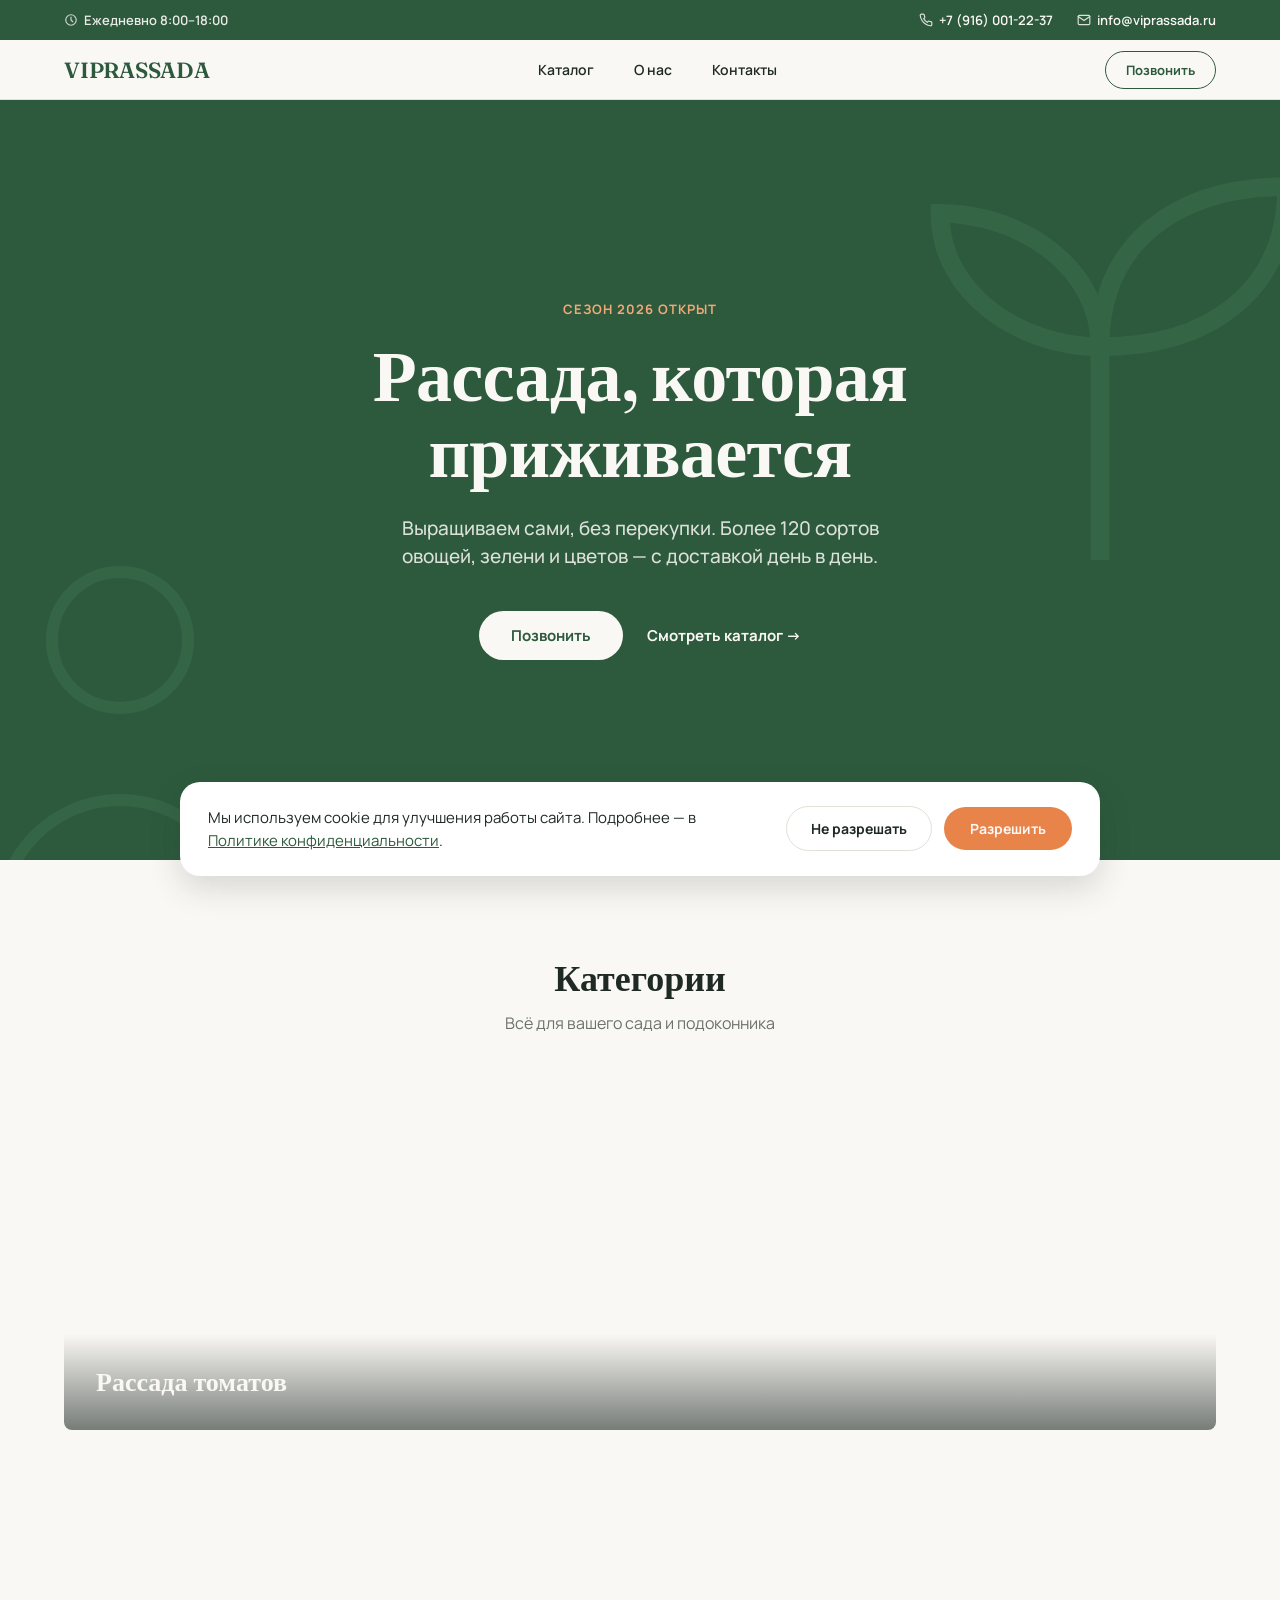
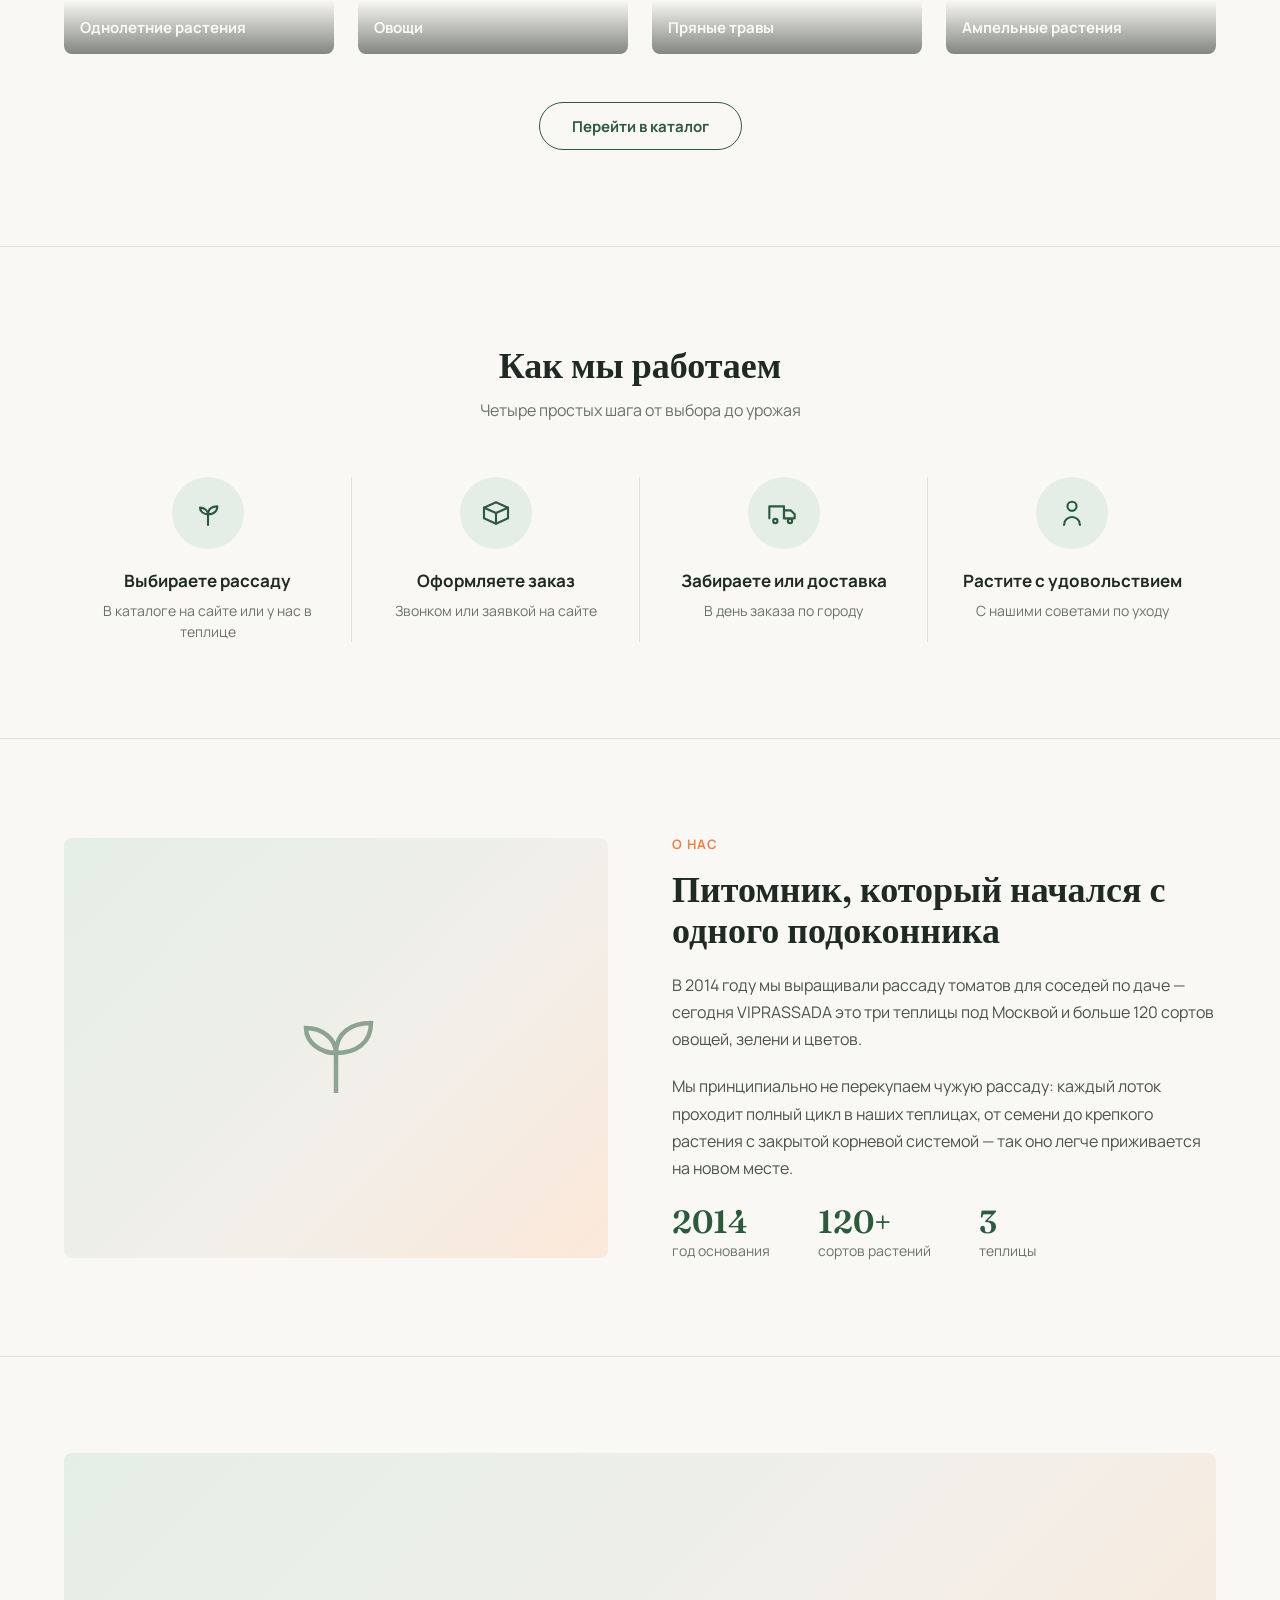
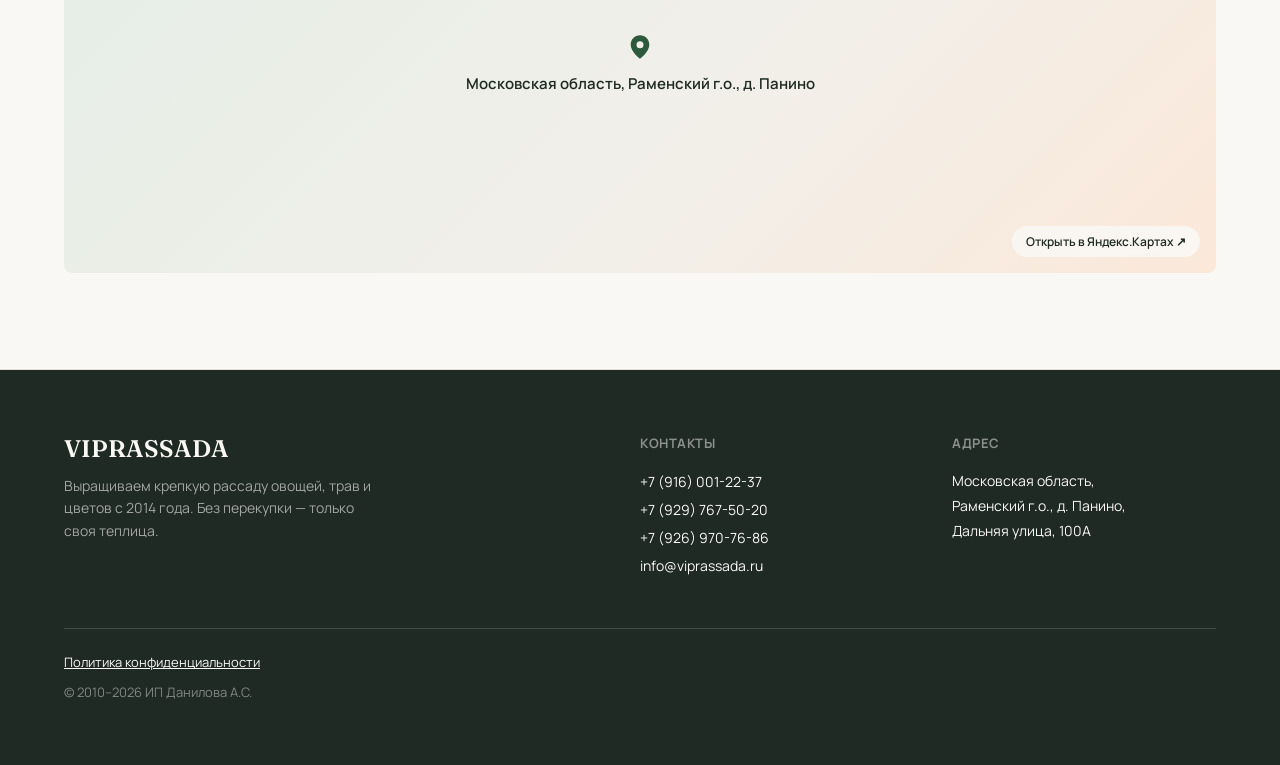
==== index.html @ 5e7f8201 "Add contact topbar, tomato grunt sub-filter, checkbox alignment fixes - Add a fixed contacts strip (" ====
<!DOCTYPE html>
<html lang="ru">
<head>
<meta charset="utf-8">
<meta name="viewport" content="width=device-width, initial-scale=1">
<title>VIPRASSADA — рассада, которая приживается</title>
<meta name="description" content="Выращиваем рассаду овощей, зелени и цветов сами, без перекупки. Более 120 сортов, доставка день в день по Московской области.">
<link rel="preconnect" href="https://fonts.googleapis.com">
<link href="https://fonts.googleapis.com/css2?family=Fraunces:ital,opsz,wght@0,9..144,400;0,9..144,500;0,9..144,600;0,9..144,700;1,9..144,500&family=Manrope:wght@400;500;600;700;800&display=swap" rel="stylesheet">
<link rel="stylesheet" href="assets/css/style.css">
</head>
<body>

<div class="topbar">
  <div class="topbar__hours">
    <svg class="topbar__icon" width="14" height="14" viewBox="0 0 24 24" fill="none" stroke="currentColor" stroke-width="2" stroke-linecap="round" stroke-linejoin="round"><circle cx="12" cy="12" r="9"/><path d="M12 7v5l3 3"/></svg>
    Ежедневно 8:00–18:00
  </div>
  <div class="topbar__contacts">
    <a href="tel:+79160012237" class="topbar__contact topbar__contact--phone">
      <svg class="topbar__icon" width="14" height="14" viewBox="0 0 24 24" fill="none" stroke="currentColor" stroke-width="2" stroke-linecap="round" stroke-linejoin="round"><path d="M22 16.92v3a2 2 0 0 1-2.18 2 19.79 19.79 0 0 1-8.63-3.07 19.5 19.5 0 0 1-6-6 19.79 19.79 0 0 1-3.07-8.67A2 2 0 0 1 4.11 2h3a2 2 0 0 1 2 1.72c.127.96.361 1.903.7 2.81a2 2 0 0 1-.45 2.11L8.09 9.91a16 16 0 0 0 6 6l1.27-1.27a2 2 0 0 1 2.11-.45c.907.339 1.85.573 2.81.7A2 2 0 0 1 22 16.92z"/></svg>
      +7 (916) 001-22-37
    </a>
    <a href="mailto:info@viprassada.ru" class="topbar__contact topbar__contact--email">
      <svg class="topbar__icon" width="14" height="14" viewBox="0 0 24 24" fill="none" stroke="currentColor" stroke-width="2" stroke-linecap="round" stroke-linejoin="round"><rect x="2" y="4" width="20" height="16" rx="2"/><path d="m22 6-10 7L2 6"/></svg>
      info@viprassada.ru
    </a>
  </div>
</div>

<header class="site-header">
  <a href="index.html" class="site-header__logo">VIPRASSADA</a>
  <nav class="site-header__nav">
    <a href="catalog.html">Каталог</a>
    <a href="#about">О нас</a>
    <a href="#contacts">Контакты</a>
  </nav>
  <button class="btn btn-outline site-header__call desktop-only">Позвонить</button>
  <button class="site-header__menu-btn" data-menu-toggle aria-label="Меню">
    <svg class="site-header__menu-icon--open" width="22" height="22" viewBox="0 0 24 24" fill="none" stroke="#1F2A24" stroke-width="2" stroke-linecap="round"><path d="M4 7h16M4 12h16M4 17h16"/></svg>
    <svg class="site-header__menu-icon--close" width="22" height="22" viewBox="0 0 24 24" fill="none" stroke="#1F2A24" stroke-width="2" stroke-linecap="round"><path d="M6 6l12 12M18 6L6 18"/></svg>
  </button>
</header>

<div class="site-header__overlay" data-menu-overlay></div>
<div class="site-header__mobile-panel">
  <a href="catalog.html" data-menu-close>Каталог</a>
  <a href="#about" data-menu-close>О нас</a>
  <a href="#contacts" data-menu-close>Контакты</a>
  <button class="btn btn-primary">Позвонить</button>
</div>

<main>

  <!-- Hero -->
  <section class="hero">
    <svg class="hero__deco hero__deco--top" width="640" height="640" viewBox="0 0 24 24" fill="none" stroke-width="0.7"><path d="M12 21v-8"/><path d="M12 13c0-4 3-6 7-6 0 4-3 6-7 6z"/><path d="M12 13c0-3-3-5-6-5 0 3 3 5 6 5z"/></svg>
    <svg class="hero__deco hero__deco--bottom" width="480" height="480" viewBox="0 0 24 24" fill="none" stroke-width="0.6"><circle cx="12" cy="7" r="3.4"/><path d="M6 21c0-3.3 2.7-6 6-6s6 2.7 6 6"/></svg>
    <div class="hero__content">
      <div class="hero__eyebrow">Сезон 2026 открыт</div>
      <h1 class="hero__title">Рассада, которая<br>приживается</h1>
      <p class="hero__lead">Выращиваем сами, без перекупки. Более 120 сортов овощей, зелени и цветов — с доставкой день в день.</p>
      <div class="hero__actions">
        <button class="btn btn-light">Позвонить</button>
        <a href="catalog.html" class="hero__link">Смотреть каталог →</a>
      </div>
    </div>
  </section>

  <!-- Категории -->
  <section class="section">
    <div class="section__head">
      <h2 class="section__title">Категории</h2>
      <p class="section__subtitle">Всё для вашего сада и подоконника</p>
    </div>

    <a href="catalog.html?category=rassada-tomatov" class="category-feature" style="background-image:url('https://static.tildacdn.com/stor3438-6563-4562-b263-336536663464/29358024.jpg')">
      <div class="category-feature__label"><span>Рассада томатов</span></div>
    </a>

    <div class="category-grid">
      <a href="catalog.html?category=rassada-odnoletnih-rasteniy" class="category-card" style="background-image:url('https://static.tildacdn.com/stor6134-3038-4834-a561-386135663962/49516063.jpg')">
        <div class="category-card__label"><span>Однолетние растения</span></div>
      </a>
      <a href="catalog.html?category=rassada-ovoschey" class="category-card" style="background-image:url('https://static.tildacdn.com/stor3732-3562-4534-b265-656662653637/82275197.jpg')">
        <div class="category-card__label"><span>Овощи</span></div>
      </a>
      <a href="catalog.html?category=pryanye-travy" class="category-card" style="background-image:url('https://static.tildacdn.com/stor3163-6338-4639-a534-343934353935/79765410.jpg')">
        <div class="category-card__label"><span>Пряные травы</span></div>
      </a>
      <a href="catalog.html?category=ampelnye-rasteniya" class="category-card" style="background-image:url('https://static.tildacdn.com/stor3531-3963-4438-b066-646538356630/60813004.jpg')">
        <div class="category-card__label"><span>Ампельные растения</span></div>
      </a>
    </div>

    <div class="section__cta">
      <a href="catalog.html" class="btn btn-outline">Перейти в каталог</a>
    </div>
  </section>

  <!-- Как мы работаем -->
  <section class="section">
    <div class="section__head">
      <h2 class="section__title">Как мы работаем</h2>
      <p class="section__subtitle">Четыре простых шага от выбора до урожая</p>
    </div>
    <div class="steps">
      <div class="step">
        <div class="step__icon"><svg width="32" height="32" viewBox="0 0 24 24" fill="none" stroke-width="1.6" stroke-linecap="round" stroke-linejoin="round"><path d="M12 21v-8"/><path d="M12 13c0-4 3-6 7-6 0 4-3 6-7 6z"/><path d="M12 13c0-3-3-5-6-5 0 3 3 5 6 5z"/></svg></div>
        <div class="step__body">
          <div class="step__title">Выбираете рассаду</div>
          <div class="step__desc">В каталоге на сайте или у нас в теплице</div>
        </div>
      </div>
      <div class="step">
        <div class="step__icon"><svg width="32" height="32" viewBox="0 0 24 24" fill="none" stroke-width="1.6" stroke-linecap="round" stroke-linejoin="round"><path d="M3 8l9-4 9 4-9 4-9-4z"/><path d="M3 8v8l9 4 9-4V8"/><path d="M12 12v8"/></svg></div>
        <div class="step__body">
          <div class="step__title">Оформляете заказ</div>
          <div class="step__desc">Звонком или заявкой на сайте</div>
        </div>
      </div>
      <div class="step">
        <div class="step__icon"><svg width="32" height="32" viewBox="0 0 24 24" fill="none" stroke-width="1.6" stroke-linecap="round" stroke-linejoin="round"><path d="M1 16V7h11v9"/><path d="M12 10h5l3 3v3h-8z"/><circle cx="5.5" cy="18" r="1.6"/><circle cx="16.5" cy="18" r="1.6"/></svg></div>
        <div class="step__body">
          <div class="step__title">Забираете или доставка</div>
          <div class="step__desc">В день заказа по городу</div>
        </div>
      </div>
      <div class="step">
        <div class="step__icon"><svg width="32" height="32" viewBox="0 0 24 24" fill="none" stroke-width="1.6" stroke-linecap="round" stroke-linejoin="round"><circle cx="12" cy="7" r="3.4"/><path d="M6 21c0-3.3 2.7-6 6-6s6 2.7 6 6"/></svg></div>
        <div class="step__body">
          <div class="step__title">Растите с удовольствием</div>
          <div class="step__desc">С нашими советами по уходу</div>
        </div>
      </div>
    </div>
  </section>

  <!-- О нас -->
  <section class="section about" id="about">
    <div class="about__media">
      <svg width="120" height="120" viewBox="0 0 24 24" fill="none" stroke="#2D5A3D" stroke-width="0.9"><path d="M12 21v-8"/><path d="M12 13c0-4 3-6 7-6 0 4-3 6-7 6z"/><path d="M12 13c0-3-3-5-6-5 0 3 3 5 6 5z"/></svg>
    </div>
    <div>
      <div class="about__eyebrow">О нас</div>
      <h2 class="about__title">Питомник, который начался с одного подоконника</h2>
      <p class="about__text">В 2014 году мы выращивали рассаду томатов для соседей по даче — сегодня VIPRASSADA это три теплицы под Москвой и больше 120 сортов овощей, зелени и цветов.</p>
      <p class="about__text">Мы принципиально не перекупаем чужую рассаду: каждый лоток проходит полный цикл в наших теплицах, от семени до крепкого растения с закрытой корневой системой — так оно легче приживается на новом месте.</p>
      <div class="about__stats">
        <div>
          <div class="about__stat-value">2014</div>
          <div class="about__stat-label">год основания</div>
        </div>
        <div>
          <div class="about__stat-value">120+</div>
          <div class="about__stat-label">сортов растений</div>
        </div>
        <div>
          <div class="about__stat-value">3</div>
          <div class="about__stat-label">теплицы</div>
        </div>
      </div>
    </div>
  </section>

  <!-- Карта -->
  <section class="section">
    <a href="https://yandex.com/maps/org/vip_rassada/104958653069/?ll=38.199546%2C55.388522&z=16" target="_blank" rel="noopener" class="map-card">
      <div class="map-card__pin">
        <svg width="28" height="28" viewBox="0 0 24 24" fill="#2D5A3D"><path d="M12 2C7.6 2 4 5.6 4 10c0 6 8 12 8 12s8-6 8-12c0-4.4-3.6-8-8-8zm0 11a3 3 0 110-6 3 3 0 010 6z"/></svg>
        <div class="map-card__text">Московская область, Раменский г.о., д. Панино</div>
      </div>
      <div class="map-card__link">Открыть в Яндекс.Картах ↗</div>
    </a>
  </section>

</main>

<!-- Footer -->
<footer class="site-footer" id="contacts">
  <div class="site-footer__top">
    <div>
      <div class="site-footer__brand">VIPRASSADA</div>
      <div class="site-footer__desc">Выращиваем крепкую рассаду овощей, трав и цветов с 2014 года. Без перекупки — только своя теплица.</div>
    </div>
    <div>
      <div class="site-footer__label">Контакты</div>
      <div class="site-footer__contacts">+7 (916) 001-22-37<br>+7 (929) 767-50-20<br>+7 (926) 970-76-86<br>info@viprassada.ru</div>
    </div>
    <div>
      <div class="site-footer__label">Адрес</div>
      <div class="site-footer__address">Московская область,<br>Раменский г.о., д. Панино,<br>Дальняя улица, 100А</div>
    </div>
  </div>
  <div class="site-footer__bottom"><a href="privacy.html">Политика конфиденциальности</a></div>
  <div class="site-footer__copy">© 2010–2026 ИП Данилова А.С.</div>
</footer>

<script src="assets/js/main.js"></script>
</body>
</html>
---- assets/css/style.css ----
/* ==========================================================================
   VIPRASSADA — design tokens & base styles
   ========================================================================== */

:root {
  --color-primary: #2D5A3D;
  --color-primary-hover: #24492F;
  --color-accent: #E8834A;
  --color-accent-hover: #D9723A;
  --color-bg: #FAF8F5;
  --color-surface: #FFFFFF;
  --color-text: #1F2A24;
  --color-text-secondary: #6B7268;
  --color-border: #E3E0D8;
  --color-badge-stock-bg: #E4EEE7;
  --color-badge-stock-text: #2D5A3D;
  --color-badge-preorder-bg: #FBE8D9;
  --color-badge-preorder-text: #B85C1F;
  --color-footer-bg: #1F2A24;

  --font-heading: 'Fraunces', serif;
  --font-body: 'Manrope', sans-serif;

  --radius-card: 8px;
  --radius-pill: 100px;

  --container-max: 1440px;
  --gutter-desktop: 64px;
  --gutter-mobile: 20px;

  --header-height: 60px;
  --header-height-mobile: 52px;
  --topbar-height: 40px;
  --topbar-height-mobile: 34px;
}

* { box-sizing: border-box; }

html { scroll-behavior: smooth; }

body {
  margin: 0;
  padding-top: calc(var(--topbar-height) + var(--header-height));
  background: var(--color-bg);
  color: var(--color-text);
  font-family: var(--font-body);
  -webkit-font-smoothing: antialiased;
}

@media (max-width: 900px) {
  body { padding-top: calc(var(--topbar-height-mobile) + var(--header-height-mobile)); }
}

a { color: var(--color-primary); text-decoration: none; -webkit-tap-highlight-color: transparent; }

/* Keeps in-page anchor links (nav "О нас" / "Контакты") from landing
   under the fixed header. */
[id] { scroll-margin-top: calc(var(--topbar-height) + var(--header-height) + 16px); }

@media (max-width: 900px) {
  [id] { scroll-margin-top: calc(var(--topbar-height-mobile) + var(--header-height-mobile) + 16px); }
}

img { max-width: 100%; display: block; }

button { font-family: var(--font-body); -webkit-tap-highlight-color: transparent; }

h1, h2, h3 { font-family: var(--font-heading); margin: 0; }

.container {
  max-width: var(--container-max);
  margin: 0 auto;
  padding: 0 var(--gutter-desktop);
}

@media (max-width: 720px) {
  .container { padding: 0 var(--gutter-mobile); }
}

/* ==========================================================================
   Buttons & badges
   ========================================================================== */

.btn {
  display: inline-flex;
  align-items: center;
  justify-content: center;
  gap: 8px;
  font-family: var(--font-body);
  font-weight: 700;
  font-size: 15px;
  border-radius: var(--radius-pill);
  padding: 14px 32px;
  cursor: pointer;
  border: none;
  transition: all 0.15s;
  white-space: nowrap;
}

.btn-primary {
  background: var(--color-primary);
  color: var(--color-bg);
}

.btn-outline {
  background: transparent;
  color: var(--color-primary);
  border: 1.5px solid var(--color-primary);
  padding: 12.5px 32px;
}

.btn-light {
  background: var(--color-bg);
  color: var(--color-primary);
}

.btn-block { display: flex; width: 100%; }

.badge {
  display: inline-flex;
  align-self: flex-start;
  font-weight: 700;
  font-size: 13px;
  border-radius: var(--radius-pill);
  padding: 6px 16px;
}
.badge-stock { color: var(--color-badge-stock-text); background: var(--color-badge-stock-bg); }
.badge-preorder { color: var(--color-badge-preorder-text); background: var(--color-badge-preorder-bg); }

/* ==========================================================================
   Topbar — thin utility strip above the header: hours + contacts,
   visible at a glance on every page. Fixed and stacked directly above
   .site-header (see --topbar-height / --topbar-height-mobile).
   ========================================================================== */

.topbar {
  position: fixed;
  top: 0;
  left: 0;
  right: 0;
  z-index: 51;
  height: var(--topbar-height);
  display: flex;
  align-items: center;
  justify-content: space-between;
  gap: 24px;
  padding: 0 var(--gutter-desktop);
  background: var(--color-primary);
  color: var(--color-bg);
  font-size: 13px;
  font-weight: 600;
}

.topbar__hours,
.topbar__contact {
  display: inline-flex;
  align-items: center;
  gap: 6px;
  white-space: nowrap;
}

.topbar__hours { opacity: 0.92; }

.topbar__contacts {
  display: flex;
  align-items: center;
  gap: 24px;
  min-width: 0;
}

.topbar__contact {
  color: var(--color-bg);
  overflow: hidden;
  text-overflow: ellipsis;
}

.topbar__icon { flex-shrink: 0; opacity: 0.85; }

@media (max-width: 900px) {
  .topbar {
    height: var(--topbar-height-mobile);
    padding: 0 var(--gutter-mobile);
    font-size: 11.5px;
    gap: 12px;
  }
  .topbar__contacts { gap: 14px; }
  .topbar__contact--email { display: none; }
}

/* ==========================================================================
   Header
   ========================================================================== */

.site-header {
  position: fixed;
  top: var(--topbar-height);
  left: 0;
  right: 0;
  z-index: 50;
  display: flex;
  align-items: center;
  justify-content: space-between;
  height: var(--header-height);
  padding: 0 var(--gutter-desktop);
  background: rgba(250, 248, 245, 0.85);
  backdrop-filter: blur(10px);
  border-bottom: 1px solid var(--color-border);
}

.site-header__logo {
  font-family: var(--font-heading);
  font-weight: 600;
  font-size: 22px;
  color: var(--color-primary);
  letter-spacing: -0.01em;
}

.site-header__nav {
  display: flex;
  gap: 40px;
}

.site-header__nav a {
  font-size: 14px;
  font-weight: 600;
  color: var(--color-text);
}
.site-header__nav a.active { color: var(--color-primary); }

.site-header__call {
  font-size: 13px;
  padding: 9px 20px;
}

.site-header__menu-btn {
  display: none;
  position: relative;
  width: 40px;
  height: 40px;
  align-items: center;
  justify-content: center;
  background: transparent;
  border: none;
  cursor: pointer;
  padding: 0;
}

.site-header__mobile-panel {
  display: flex;
  position: fixed;
  top: calc(var(--topbar-height-mobile) + var(--header-height-mobile));
  left: 0;
  right: 0;
  z-index: 45;
  background: var(--color-bg);
  border-bottom: 1px solid var(--color-border);
  padding: 32px 20px 28px;
  flex-direction: column;
  gap: 24px;
  box-shadow: 0 16px 32px rgba(31, 42, 36, 0.14);
  opacity: 0;
  transform: translateY(-12px);
  pointer-events: none;
  visibility: hidden;
  transition: opacity 0.22s ease, transform 0.22s ease, visibility 0s linear 0.22s;
}
.site-header__mobile-panel a { font-size: 20px; font-weight: 700; color: var(--color-text); }
.site-header__mobile-panel .btn { margin-top: 8px; }

.site-header__overlay {
  display: block;
  position: fixed;
  top: calc(var(--topbar-height-mobile) + var(--header-height-mobile));
  left: 0;
  right: 0;
  bottom: 0;
  background: rgba(31, 42, 36, 0.55);
  z-index: 40;
  opacity: 0;
  pointer-events: none;
  transition: opacity 0.22s ease;
}

body.menu-open .site-header__mobile-panel {
  opacity: 1;
  transform: translateY(0);
  pointer-events: auto;
  visibility: visible;
  transition: opacity 0.22s ease, transform 0.22s ease, visibility 0s linear 0s;
}
body.menu-open .site-header__overlay {
  opacity: 1;
  pointer-events: auto;
}

@media (max-width: 900px) {
  .site-header { top: var(--topbar-height-mobile); height: var(--header-height-mobile); padding: 0 var(--gutter-mobile); }
  .site-header__logo { font-size: 17px; }
  .site-header__nav, .site-header__call.desktop-only { display: none; }
  .site-header__menu-btn { display: flex; }
}

/* ==========================================================================
   Footer
   ========================================================================== */

.site-footer {
  background: var(--color-footer-bg);
  color: var(--color-bg);
  padding: 64px;
}

.site-footer__top {
  display: grid;
  grid-template-columns: 2fr 1fr 1fr;
  gap: 48px;
  padding-bottom: 48px;
  border-bottom: 1px solid rgba(250, 248, 245, 0.15);
}

.site-footer__brand {
  font-family: var(--font-heading);
  font-weight: 600;
  font-size: 24px;
  margin-bottom: 12px;
}

.site-footer__desc {
  color: rgba(250, 248, 245, 0.6);
  font-size: 14px;
  max-width: 320px;
  line-height: 1.6;
}

.site-footer__label {
  font-size: 13px;
  font-weight: 700;
  text-transform: uppercase;
  letter-spacing: 0.04em;
  color: rgba(250, 248, 245, 0.5);
  margin-bottom: 16px;
}

.site-footer__contacts { font-size: 14px; line-height: 2; }
.site-footer__address { font-size: 14px; line-height: 1.8; }

.site-footer__bottom { padding-top: 24px; font-size: 13px; }
.site-footer__bottom a { color: var(--color-bg); text-decoration: underline; }

.site-footer__copy { padding-top: 12px; font-size: 13px; color: rgba(250, 248, 245, 0.45); }

@media (max-width: 900px) {
  .site-footer { padding: 40px 20px; }
  .site-footer__top { grid-template-columns: 1fr; gap: 24px; padding-bottom: 24px; }
  .site-footer__brand { font-size: 17px; }
}

/* ==========================================================================
   Homepage — hero
   ========================================================================== */

.hero {
  position: relative;
  height: 760px;
  background: var(--color-primary);
  overflow: hidden;
  display: flex;
  flex-direction: column;
  align-items: center;
  justify-content: center;
  text-align: center;
}

.hero__deco { position: absolute; opacity: 0.45; stroke: #3E7350; }
.hero__deco--top { top: -100px; right: -140px; }
.hero__deco--bottom { bottom: -120px; left: -120px; }

.hero__content {
  position: relative;
  padding: 0 40px;
  display: flex;
  flex-direction: column;
  align-items: center;
  max-width: 760px;
}

.hero__eyebrow {
  font-size: 13px;
  font-weight: 700;
  letter-spacing: 0.08em;
  text-transform: uppercase;
  color: #F2A876;
  margin-bottom: 20px;
}

.hero__title {
  font-weight: 600;
  font-size: 72px;
  line-height: 1.05;
  letter-spacing: -0.01em;
  color: var(--color-bg);
  margin: 0 0 24px;
}

.hero__lead {
  font-weight: 500;
  font-size: 19px;
  color: var(--color-bg);
  opacity: 0.85;
  max-width: 520px;
  margin: 0 0 40px;
  line-height: 1.5;
}

.hero__actions { display: flex; align-items: center; gap: 24px; }
.hero__link { font-size: 15px; font-weight: 700; color: var(--color-bg); display: inline-flex; align-items: center; gap: 8px; transition: gap 0.15s; }

@media (max-width: 900px) {
  .hero { height: 520px; }
  .hero__content { padding: 0 24px; }
  .hero__title { font-size: 38px; margin-bottom: 16px; }
  .hero__lead { font-size: 15px; margin-bottom: 28px; }
  .hero__actions { flex-direction: column; gap: 16px; }
}

/* ==========================================================================
   Section shell
   ========================================================================== */

.section { padding: 96px var(--gutter-desktop); border-bottom: 1px solid var(--color-border); }
.section__head { text-align: center; margin-bottom: 56px; }
.section__title { font-weight: 600; font-size: 36px; margin: 0 0 12px; }
.section__subtitle { color: var(--color-text-secondary); font-size: 16px; margin: 0; }

@media (max-width: 900px) {
  .section { padding: 48px var(--gutter-mobile); }
  .section__head { margin-bottom: 28px; }
  .section__title { font-size: 26px; }
  .section__subtitle { font-size: 14px; }
}

/* ==========================================================================
   Category cards (homepage)
   ========================================================================== */

.category-feature {
  border-radius: var(--radius-card);
  overflow: hidden;
  margin-bottom: 24px;
  position: relative;
  height: 340px;
  background-size: cover;
  background-position: center;
  display: flex;
  align-items: flex-end;
  cursor: pointer;
  transition: all 0.2s;
}
.category-feature__label {
  padding: 32px;
  background: linear-gradient(0deg, rgba(31, 42, 36, 0.6), rgba(31, 42, 36, 0));
  width: 100%;
  box-sizing: border-box;
}
.category-feature__label span {
  font-family: var(--font-heading);
  font-weight: 600;
  font-size: 26px;
  color: var(--color-bg);
}

.category-grid {
  display: grid;
  grid-template-columns: repeat(4, 1fr);
  gap: 24px;
  margin-bottom: 48px;
}

.category-card {
  border-radius: var(--radius-card);
  overflow: hidden;
  position: relative;
  height: 200px;
  background-size: cover;
  background-position: center;
  display: flex;
  align-items: flex-end;
  cursor: pointer;
  transition: all 0.2s;
}
.category-card__label {
  padding: 16px;
  box-sizing: border-box;
  width: 100%;
  background: linear-gradient(0deg, rgba(31, 42, 36, 0.55), rgba(31, 42, 36, 0));
}
.category-card__label span { font-weight: 700; font-size: 15px; color: var(--color-bg); }

.section__cta { text-align: center; }

@media (max-width: 900px) {
  .category-feature { height: 200px; margin-bottom: 16px; }
  .category-feature__label { padding: 20px; }
  .category-feature__label span { font-size: 19px; }
  .category-grid { grid-template-columns: repeat(2, 1fr); gap: 16px; margin-bottom: 24px; }
  .category-card { height: 140px; }
  .category-card__label { padding: 12px; }
  .category-card__label span { font-size: 13px; }
}

/* ==========================================================================
   How it works (steps)
   ========================================================================== */

.steps { display: grid; grid-template-columns: repeat(4, 1fr); gap: 0; }
.step { text-align: center; padding: 0 24px; border-right: 1px solid var(--color-border); }
.step:last-child { border-right: none; }
.step__icon {
  width: 72px; height: 72px;
  border-radius: 50%;
  background: var(--color-badge-stock-bg);
  margin: 0 auto 20px;
  display: flex; align-items: center; justify-content: center;
}
.step__icon svg { stroke: var(--color-primary); }
.step__title { font-weight: 700; font-size: 17px; margin-bottom: 8px; }
.step__desc { color: var(--color-text-secondary); font-size: 14px; line-height: 1.5; }

@media (max-width: 900px) {
  .steps { display: flex; flex-direction: column; gap: 28px; }
  .step { display: flex; gap: 16px; align-items: center; text-align: left; padding: 0; border-right: none; }
  .step__icon { width: 56px; height: 56px; margin: 0; flex-shrink: 0; }
  .step__icon svg { width: 26px; height: 26px; }
  .step__body { display: flex; flex-direction: column; gap: 4px; }
}

/* ==========================================================================
   About section
   ========================================================================== */

.about {
  display: grid;
  grid-template-columns: 1fr 1fr;
  gap: 64px;
  align-items: center;
}
.about__media {
  border-radius: var(--radius-card);
  overflow: hidden;
  height: 420px;
  background: linear-gradient(135deg, #E4EEE7, #F2EFE9 60%, #FBE8D9);
  display: flex;
  align-items: center;
  justify-content: center;
}
.about__media svg { opacity: 0.5; }
.about__eyebrow {
  font-size: 13px; font-weight: 700; letter-spacing: 0.08em; text-transform: uppercase;
  color: var(--color-accent); margin-bottom: 16px;
}
.about__title { font-weight: 600; font-size: 36px; margin: 0 0 20px; line-height: 1.15; }
.about__text { color: var(--color-text); opacity: 0.8; font-size: 16px; line-height: 1.7; margin: 0 0 20px; }
.about__stats { display: flex; gap: 48px; }
.about__stat-value { font-family: var(--font-heading); font-weight: 600; font-size: 32px; color: var(--color-primary); }
.about__stat-label { color: var(--color-text-secondary); font-size: 14px; }

@media (max-width: 900px) {
  .about { grid-template-columns: 1fr; gap: 0; }
  .about__media { height: 220px; margin-bottom: 24px; }
  .about__title { font-size: 24px; }
  .about__text { font-size: 14px; }
  .about__stats { gap: 32px; }
  .about__stat-value { font-size: 24px; }
}

/* ==========================================================================
   Map section
   ========================================================================== */

.map-card {
  position: relative;
  display: block;
  height: 420px;
  border-radius: var(--radius-card);
  overflow: hidden;
  background: linear-gradient(135deg, #E4EEE7, #F2EFE9 60%, #FBE8D9);
  cursor: pointer;
  transition: all 0.2s;
}

@media (max-width: 900px) {
  .map-card { height: 200px; }
}
.map-card__pin {
  position: absolute; inset: 0;
  display: flex; flex-direction: column; align-items: center; justify-content: center; gap: 12px;
}
.map-card__text { color: var(--color-text); font-weight: 600; font-size: 15px; }
.map-card__link {
  position: absolute; right: 16px; bottom: 16px;
  font-size: 12px; font-weight: 600; color: var(--color-text);
  background: rgba(250, 248, 245, 0.85); backdrop-filter: blur(4px);
  border-radius: var(--radius-pill); padding: 7px 14px;
}

/* ==========================================================================
   Page header (Catalog / Product / Privacy)
   ========================================================================== */

.page-head { padding: 48px var(--gutter-desktop) 0; }
.page-head__title { font-weight: 600; font-size: 40px; margin: 0 0 12px; }
.page-head__meta { color: var(--color-text-secondary); font-size: 15px; }

.breadcrumb-back {
  display: inline-flex; align-items: center; gap: 8px;
  font-size: 14px; font-weight: 700; color: var(--color-primary);
  margin-bottom: 16px; transition: gap 0.15s;
}

.breadcrumb-trail { color: var(--color-text-secondary); font-size: 14px; }
.breadcrumb-trail a { color: var(--color-text-secondary); }

@media (max-width: 900px) {
  .page-head { padding: 24px var(--gutter-mobile) 0; }
  .page-head__title { font-size: 28px; }
  /* Catalog only: title + count read as one tight group on mobile. */
  .page-head--catalog .page-head__title { margin-bottom: 8px; }
}

/* ==========================================================================
   Catalog layout
   ========================================================================== */

.catalog-layout {
  display: grid;
  grid-template-columns: 260px 1fr;
  gap: 48px;
  padding: 32px var(--gutter-desktop) 80px;
  align-items: start;
}

.filters {
  background: var(--color-surface);
  border: 1px solid var(--color-border);
  border-radius: var(--radius-card);
  padding: 24px;
  position: sticky;
  top: calc(var(--topbar-height) + var(--header-height) + 20px);
}
.filters__title { font-weight: 700; font-size: 15px; margin-bottom: 16px; }
.filters__group { margin-bottom: 32px; }
.filters__group:last-child { margin-bottom: 0; }

.filters__checkbox {
  display: flex; align-items: center; gap: 10px;
  font-size: 14px; cursor: pointer; margin-bottom: 12px;
}
.filters__checkbox input { width: 16px; height: 16px; flex-shrink: 0; accent-color: var(--color-primary); }

/* Категория "Рассада томатов" — раскрывающиеся подкатегории (грунт) */
.filters__category-item { margin-bottom: 12px; }
.filters__category-row {
  display: flex;
  align-items: center;
  justify-content: space-between;
  gap: 8px;
}
.filters__category-row .filters__checkbox { margin-bottom: 0; flex: 1; min-width: 0; }

.filters__expand-btn {
  flex-shrink: 0;
  width: 24px; height: 24px;
  display: flex; align-items: center; justify-content: center;
  background: transparent; border: none; padding: 0; cursor: pointer;
  color: var(--color-text-secondary);
  transition: transform 0.2s ease, color 0.2s ease;
}
.filters__expand-btn--open { transform: rotate(180deg); color: var(--color-primary); }

.filters__subcategories {
  max-height: 0;
  overflow: hidden;
  opacity: 0;
  margin-left: 26px;
  transition: max-height 0.25s ease, opacity 0.2s ease;
}
.filters__subcategories--open { max-height: 120px; opacity: 1; }

.filters__subcategories-inner {
  display: flex;
  flex-direction: column;
  gap: 10px;
  padding-top: 10px;
}
.filters__checkbox--sub { font-size: 13px; color: var(--color-text-secondary); margin-bottom: 0; }

.price-range { margin-bottom: 16px; }
.price-range__inputs { display: flex; gap: 12px; }
.price-range__inputs input {
  width: 100%; box-sizing: border-box;
  border: 1px solid var(--color-border); border-radius: 8px;
  padding: 8px 10px; font-size: 13px; font-family: var(--font-body); color: var(--color-text);
}

.availability-options { display: flex; flex-direction: column; gap: 8px; }
.availability-options button {
  font-size: 14px; font-weight: 600; color: var(--color-text);
  border: 1px solid var(--color-border); border-radius: var(--radius-pill);
  padding: 10px 16px; background: transparent; cursor: pointer; text-align: left;
}
.availability-options button.active { font-weight: 700; color: var(--color-bg); background: var(--color-primary); border-color: var(--color-primary); }

.catalog-toolbar { display: flex; align-items: center; justify-content: space-between; margin-bottom: 16px; }
.catalog-toolbar__title { font-weight: 700; font-size: 17px; }
.catalog-toolbar__count { color: var(--color-text-secondary); font-size: 14px; }

.search-box { position: relative; max-width: 360px; margin-bottom: 32px; padding-bottom: 24px; border-bottom: 1px solid var(--color-border); }
.search-box__icon { position: absolute; left: 16px; top: 21px; transform: translateY(-50%); color: var(--color-text-secondary); font-size: 15px; pointer-events: none; }
.search-box input {
  width: 100%; box-sizing: border-box;
  border: 1px solid var(--color-border); border-radius: var(--radius-pill);
  padding: 12px 16px 12px 40px; font-size: 14px; font-family: var(--font-body); color: var(--color-text);
}

.product-grid {
  display: grid;
  grid-template-columns: repeat(4, 1fr);
  gap: 24px;
  margin-bottom: 48px;
}

.product-card {
  border: 1px solid var(--color-border);
  border-radius: var(--radius-card);
  overflow: hidden;
  background: var(--color-surface);
  display: flex;
  flex-direction: column;
}
.product-card__photo {
  height: 190px;
  background-size: cover;
  background-position: center;
  background-color: var(--color-border);
  flex-shrink: 0;
}
.product-card__body { padding: 16px; display: flex; flex-direction: column; flex: 1; }
.product-card__name { font-weight: 700; font-size: 15px; margin-bottom: 6px; line-height: 1.35; }
.product-card__category { color: var(--color-text-secondary); font-size: 12px; margin-bottom: 12px; }
.product-card__prices { display: flex; flex-direction: column; gap: 2px; margin-top: auto; margin-bottom: 12px; }
.product-card__price-old { color: var(--color-text-secondary); font-size: 13px; text-decoration: line-through; }
.product-card__price { font-family: var(--font-heading); font-weight: 600; font-size: 20px; }

.empty-state { padding: 64px 0; text-align: center; color: var(--color-text-secondary); font-size: 15px; }

.pagination { display: flex; align-items: center; justify-content: center; gap: 8px; flex-wrap: wrap; }
.pagination button {
  width: 36px; height: 36px; border-radius: 8px;
  display: flex; align-items: center; justify-content: center;
  font-size: 14px; font-weight: 600; color: var(--color-text);
  background: transparent; border: 1px solid transparent; cursor: pointer;
}
.pagination button.page-nav { border-color: var(--color-border); color: var(--color-text-secondary); }
.pagination button.active { background: var(--color-primary); color: var(--color-bg); font-weight: 700; }
.pagination button:disabled { opacity: 0.35; cursor: not-allowed; }
.pagination span { width: 36px; text-align: center; color: var(--color-text-secondary); font-size: 14px; }

.filters-toggle-btn {
  display: none;
  align-items: center; justify-content: center; gap: 8px;
  width: 100%;
  font-weight: 700; font-size: 14px; color: var(--color-text);
  background: var(--color-surface); border: 1px solid var(--color-border);
  border-radius: var(--radius-pill); padding: 12px 20px;
  cursor: pointer; margin-bottom: 20px;
}
.filters-toggle-btn__count {
  width: 20px; height: 20px; border-radius: 50%;
  background: var(--color-accent); color: #fff;
  font-size: 11px; font-weight: 700;
  display: flex; align-items: center; justify-content: center;
}

/* Mobile-only filter drawer chrome — hidden on desktop so it can't
   join the .catalog-layout grid as a stray auto-placed item. */
.filters__close,
.filters__apply {
  display: none;
}
.filters-overlay {
  display: none;
  position: fixed;
  inset: 0;
  background: rgba(31, 42, 36, 0.45);
  z-index: 60;
}

@media (max-width: 900px) {
  .catalog-layout { grid-template-columns: 1fr; gap: 0; padding: 24px var(--gutter-mobile) 40px; }
  .filters-toggle-btn { display: flex; }
  .filters {
    display: none;
    position: fixed;
    inset: 0;
    max-height: none;
    overflow-y: auto;
    border-radius: 0;
    border: none;
    z-index: 61;
    padding: 24px 20px 32px;
    box-shadow: none;
  }
  .filters__close {
    display: flex; align-items: center; justify-content: space-between; margin-bottom: 24px;
  }
  .filters__close-title {
    font-family: var(--font-heading); font-weight: 600; font-size: 20px;
    color: var(--color-text); margin: 0; line-height: 1;
  }
  .filters__close-btn {
    display: flex; align-items: center; justify-content: center;
    width: 32px; height: 32px; border-radius: 50%; border: 1px solid var(--color-border);
    background: transparent; font-size: 15px; line-height: 1; color: var(--color-text); cursor: pointer;
    padding: 0;
  }
  .filters__apply { display: block; width: 100%; margin-top: 8px; }
  body.filters-open .filters { display: block; }
  body.filters-open .filters-overlay { display: block; }
  .filters__checkbox {
    font-size: 16px;
    gap: 14px;
    padding: 12px 4px;
    margin-bottom: 2px;
  }
  .filters__checkbox input {
    width: 22px; height: 22px;
    margin: 0;
    flex-shrink: 0;
  }
  .filters__category-item { margin-bottom: 2px; }
  /* Same horizontal padding as every other .filters__checkbox (12px 4px)
     so the "Рассада томатов" checkbox lines up with its siblings — only
     the vertical rhythm needs to match the row's flex layout. */
  .filters__category-row .filters__checkbox { padding: 12px 4px; }
  .filters__expand-btn { width: 32px; height: 32px; }
  /* Aligns the sub-checkbox squares directly under the parent row's text
     (checkbox width 22px + its 14px gap), not an eyeballed value. */
  .filters__subcategories { margin-left: 36px; }
  .filters__checkbox--sub { font-size: 14px; padding: 6px 0; margin: 0; }
  .availability-options button {
    padding: 14px 16px;
    font-size: 15px;
  }
  .search-box { max-width: none; margin-bottom: 24px; padding-bottom: 16px; }
  .product-grid { grid-template-columns: repeat(2, 1fr); gap: 14px; }
  .product-card__photo { height: 130px; }
  .product-card__body { padding: 12px; }
  .product-card__name { font-size: 13px; }
}

/* ==========================================================================
   Product page
   ========================================================================== */

.product-main {
  display: grid;
  grid-template-columns: 1fr 1fr;
  gap: 64px;
  padding: 32px var(--gutter-desktop) 80px;
  border-bottom: 1px solid var(--color-border);
}

.product-main__photo {
  border-radius: var(--radius-card);
  overflow: hidden;
  height: 520px;
  background-size: cover;
  background-position: center;
  background-color: var(--color-border);
}

.product-main__info { display: flex; flex-direction: column; }
.product-main__category { color: var(--color-text-secondary); font-size: 14px; margin-bottom: 12px; }
.product-main__title { font-weight: 600; font-size: 40px; line-height: 1.1; margin: 0 0 20px; }
.product-main__badge { margin-bottom: 28px; }

.product-main__price-block {
  display: flex; flex-direction: column; gap: 4px;
  padding: 24px 0; margin-bottom: 28px;
  border-top: 1px solid var(--color-border);
  border-bottom: 1px solid var(--color-border);
}
.product-main__price { font-family: var(--font-heading); font-weight: 600; font-size: 34px; }
.product-main__price-old { color: var(--color-text-secondary); font-size: 15px; text-decoration: line-through; margin-right: 8px; }
.product-main__meta { color: var(--color-text-secondary); font-size: 15px; }

.product-main__specs { display: flex; gap: 24px; margin-bottom: 24px; flex-wrap: wrap; }
.product-main__spec-label { font-size: 12px; color: var(--color-text-secondary); text-transform: uppercase; letter-spacing: 0.03em; }
.product-main__spec-value { font-weight: 700; font-size: 15px; }

.product-main__desc { font-size: 15px; line-height: 1.75; color: var(--color-text); opacity: 0.85; margin: 0 0 36px; max-width: 480px; }

.related { padding: 80px var(--gutter-desktop); }
.related__title { font-weight: 600; font-size: 32px; margin: 0 0 40px; }
.related .product-grid { margin-bottom: 0; }

@media (max-width: 900px) {
  .product-main { grid-template-columns: 1fr; gap: 0; padding: 20px 20px 40px; }
  .product-main__photo { height: 280px; margin-bottom: 20px; }
  .product-main__title { font-size: 26px; margin-bottom: 14px; }
  .product-main__price-block { padding: 18px 0; margin-bottom: 20px; }
  .product-main__price { font-size: 26px; }
  .related { padding: 40px 20px; }
  .related__title { font-size: 22px; margin-bottom: 20px; }
}

/* ==========================================================================
   Privacy page
   ========================================================================== */

.policy-content { padding: 32px var(--gutter-desktop) 80px; max-width: 820px; }
.policy-content h1 { font-weight: 600; font-size: 40px; margin: 0 0 8px; }
.policy-content__meta { color: var(--color-text-secondary); font-size: 14px; margin-bottom: 48px; }
.policy-content h2 { font-weight: 700; font-size: 17px; margin: 32px 0 12px; }
.policy-content p { font-size: 15px; line-height: 1.75; opacity: 0.85; margin: 0 0 12px; }

@media (max-width: 900px) {
  .policy-content { padding: 20px 20px 40px; }
  .policy-content h1 { font-size: 26px; }
  .policy-content h2 { font-size: 15px; margin: 24px 0 10px; }
  .policy-content p { font-size: 14px; line-height: 1.7; }
}

/* ==========================================================================
   Burger menu icon toggle — crossfade + rotate between hamburger and ×
   ========================================================================== */

.site-header__menu-icon--open,
.site-header__menu-icon--close {
  position: absolute;
  top: 50%;
  left: 50%;
  transform: translate(-50%, -50%) rotate(0deg) scale(1);
  opacity: 1;
  transition: transform 0.25s ease, opacity 0.2s ease;
}
.site-header__menu-icon--close {
  opacity: 0;
  transform: translate(-50%, -50%) rotate(-90deg) scale(0.5);
}
body.menu-open .site-header__menu-icon--open {
  opacity: 0;
  transform: translate(-50%, -50%) rotate(90deg) scale(0.5);
}
body.menu-open .site-header__menu-icon--close {
  opacity: 1;
  transform: translate(-50%, -50%) rotate(0deg) scale(1);
}

/* ==========================================================================
   Hover-only interactions
   Scoped to devices with a real pointer (mouse/trackpad) so touch taps on
   phones/tablets never trigger a "stuck" hover state (e.g. the orange
   link-hover flash when tapping or scrolling through product cards).
   ========================================================================== */

@media (hover: hover) and (pointer: fine) {
  a:hover { color: var(--color-accent); }

  /* These links keep their own color on hover instead of turning accent. */
  .site-header__logo:hover { color: var(--color-primary); }
  .product-card:hover { color: var(--color-primary); }

  .btn-primary:hover { background: var(--color-primary-hover); color: var(--color-bg); transform: translateY(-1px); }
  .btn-outline:hover { background: var(--color-primary); color: var(--color-bg); }
  .btn-light:hover { background: #F4EFE8; color: var(--color-primary); transform: translateY(-1px); }

  .site-header__nav a:hover { color: var(--color-primary); }

  .site-footer__bottom a:hover { color: var(--color-accent); }

  .hero__link:hover { gap: 12px; color: var(--color-bg); }

  .category-feature:hover { box-shadow: 0 16px 40px rgba(31, 42, 36, 0.16); transform: translateY(-2px); }
  .category-card:hover { box-shadow: 0 16px 40px rgba(31, 42, 36, 0.16); transform: translateY(-2px); }
  .map-card:hover { box-shadow: 0 16px 40px rgba(31, 42, 36, 0.16); transform: translateY(-2px); }

  .breadcrumb-back:hover { gap: 10px; color: var(--color-primary); }
  .breadcrumb-trail a:hover { color: var(--color-accent); }

  .filters__expand-btn:hover { color: var(--color-primary); }

  .cookie-banner__decline:hover { border-color: var(--color-primary); color: var(--color-primary); }
  .cookie-banner__accept:hover { background: var(--color-accent-hover); }
}

/* ==========================================================================
   Cookie consent banner
   Injected into the DOM by main.js on first visit (see assets/js/main.js).
   Shown/hidden via the --visible modifier so it can transition in/out
   instead of popping. Fixed at the bottom, above everything else.
   ========================================================================== */

.cookie-banner {
  position: fixed;
  left: 50%;
  bottom: 24px;
  z-index: 200;
  width: calc(100% - 48px);
  max-width: 920px;
  box-sizing: border-box;
  background: var(--color-surface);
  border-radius: 20px;
  box-shadow: 0 12px 32px rgba(31, 42, 36, 0.16);
  padding: 24px 28px;
  display: flex;
  align-items: center;
  justify-content: space-between;
  gap: 32px;
  opacity: 0;
  pointer-events: none;
  transform: translate(-50%, 16px);
  transition: opacity 0.3s ease, transform 0.3s ease;
}
.cookie-banner--visible {
  opacity: 1;
  pointer-events: auto;
  transform: translate(-50%, 0);
}

.cookie-banner__text {
  font-size: 15px;
  line-height: 1.55;
  color: var(--color-text);
  max-width: 520px;
}
.cookie-banner__text a { text-decoration: underline; }

.cookie-banner__actions {
  display: flex;
  align-items: center;
  gap: 12px;
  flex-shrink: 0;
}

.cookie-banner__decline,
.cookie-banner__accept {
  font-family: var(--font-body);
  font-weight: 700;
  font-size: 14px;
  border-radius: var(--radius-pill);
  cursor: pointer;
  -webkit-tap-highlight-color: transparent;
}
.cookie-banner__decline {
  color: var(--color-text);
  background: transparent;
  border: 1.5px solid var(--color-border);
  padding: 12px 24px;
}
.cookie-banner__accept {
  color: var(--color-bg);
  background: var(--color-accent);
  border: none;
  padding: 12px 26px;
}

@media (max-width: 900px) {
  .cookie-banner {
    left: 16px;
    right: 16px;
    bottom: 16px;
    width: auto;
    max-width: none;
    border-radius: 18px;
    padding: 20px;
    flex-direction: column;
    align-items: stretch;
    gap: 14px;
    transform: translateY(16px);
  }
  .cookie-banner--visible { transform: translateY(0); }
  .cookie-banner__text { font-size: 13px; max-width: none; }
  .cookie-banner__actions { gap: 10px; }
  .cookie-banner__decline,
  .cookie-banner__accept {
    flex: 1;
    padding: 11px;
    font-size: 13px;
    text-align: center;
  }
}

/* ==========================================================================
   Utilities
   ========================================================================== */

.visually-hidden {
  position: absolute; width: 1px; height: 1px; overflow: hidden;
  clip: rect(0 0 0 0); white-space: nowrap;
}

.icon-only { display: flex; align-items: center; justify-content: center; }
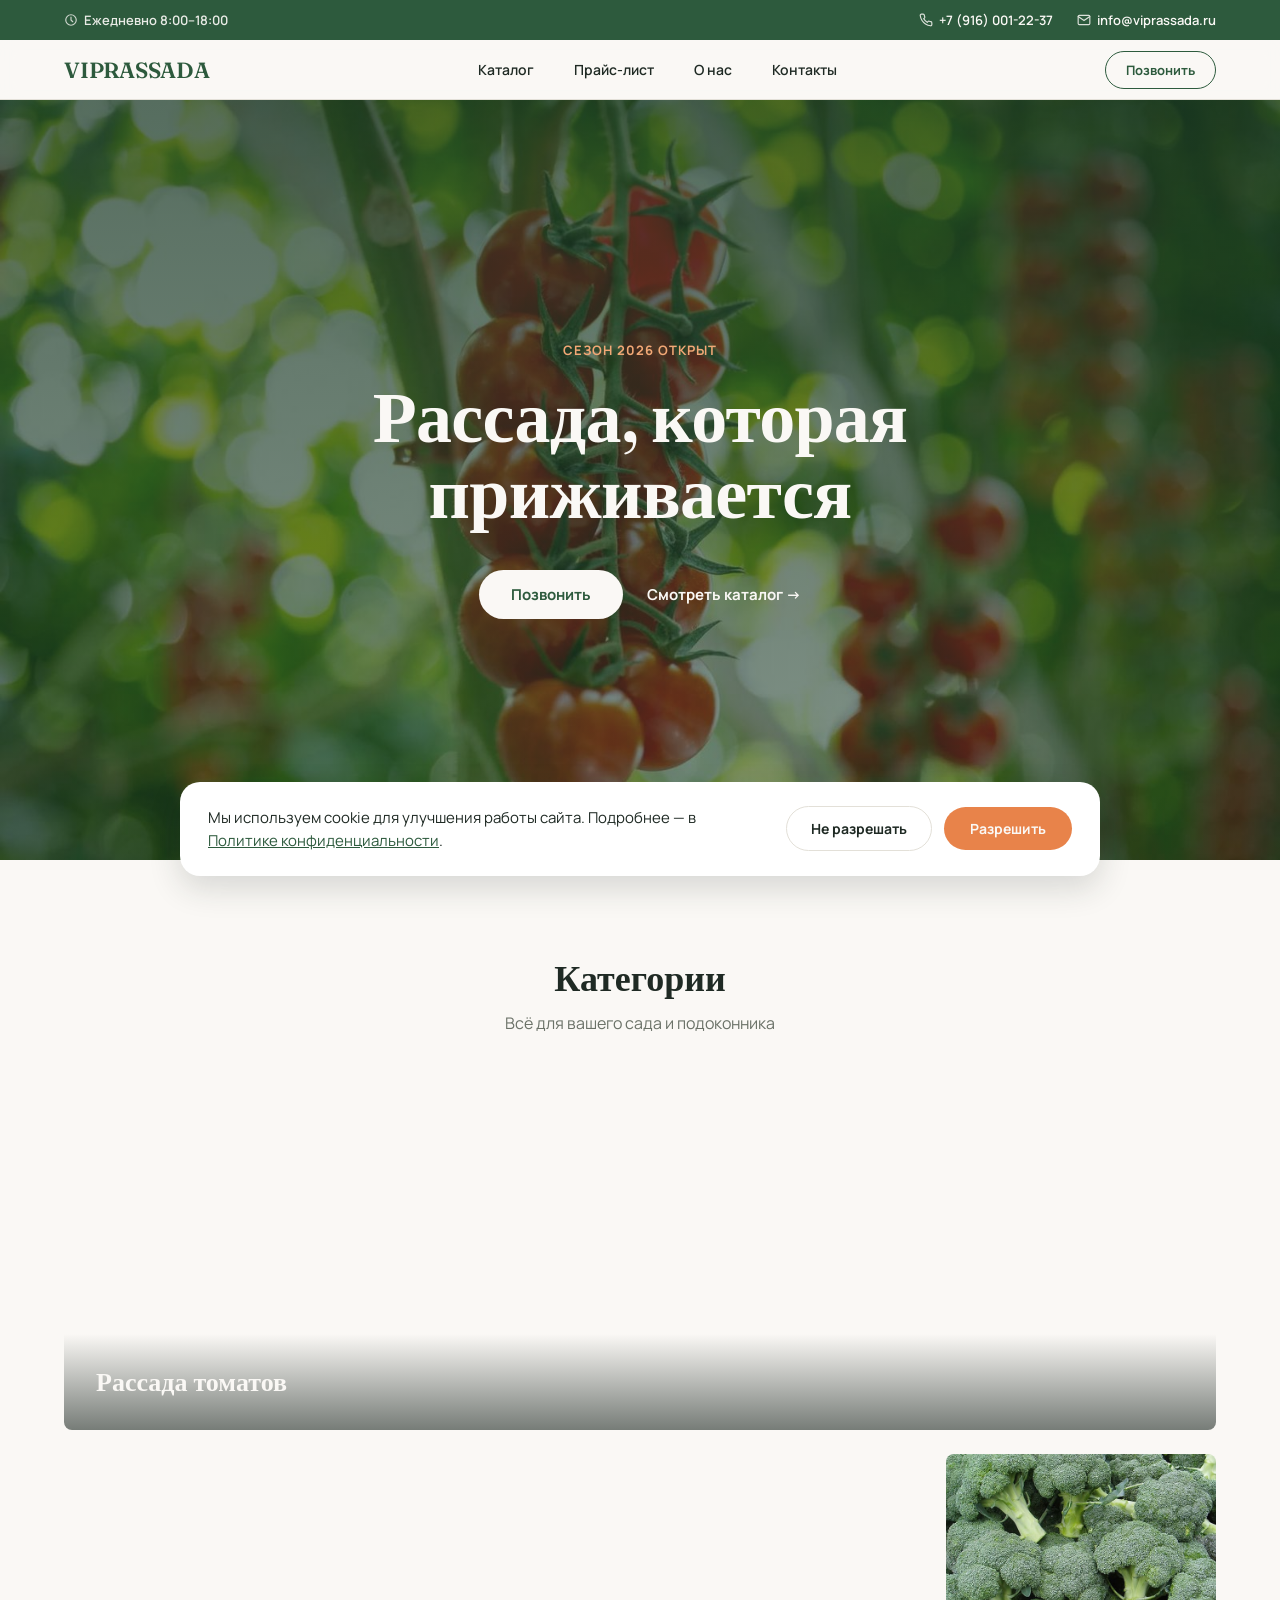
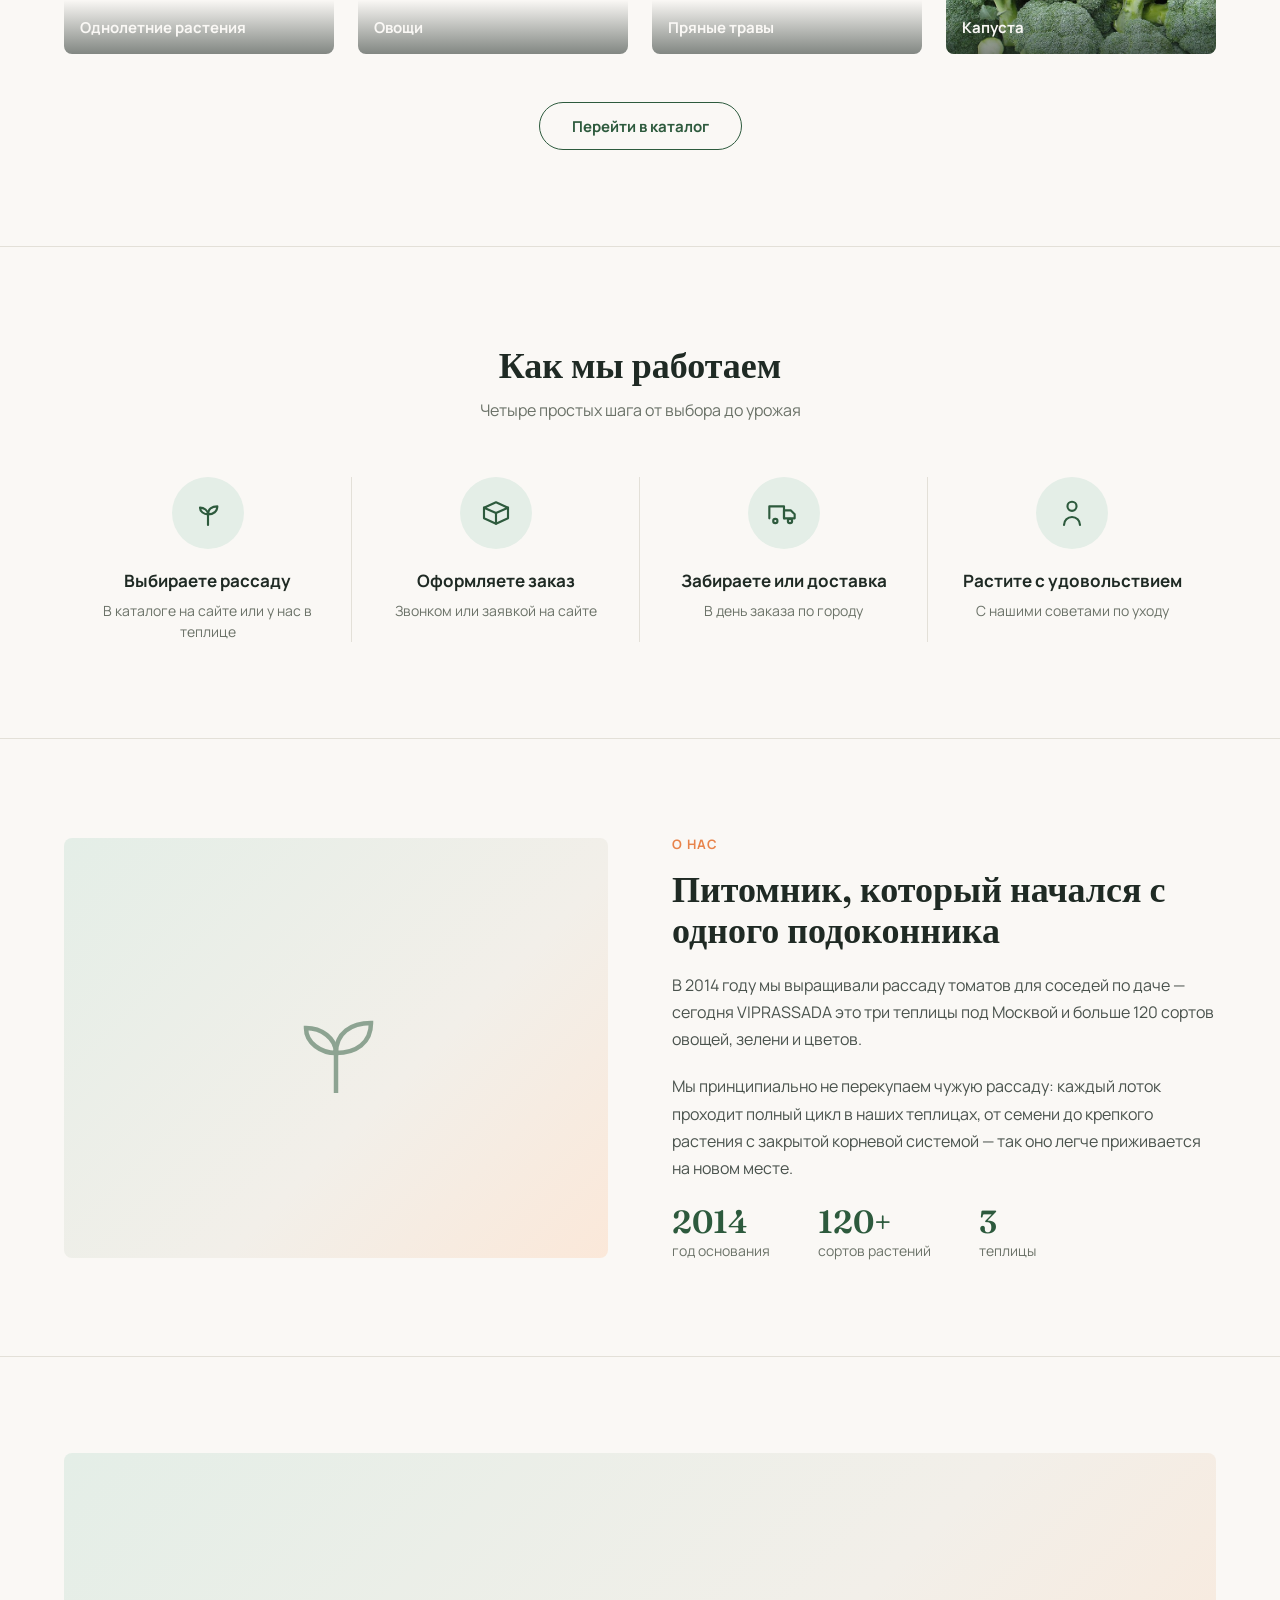
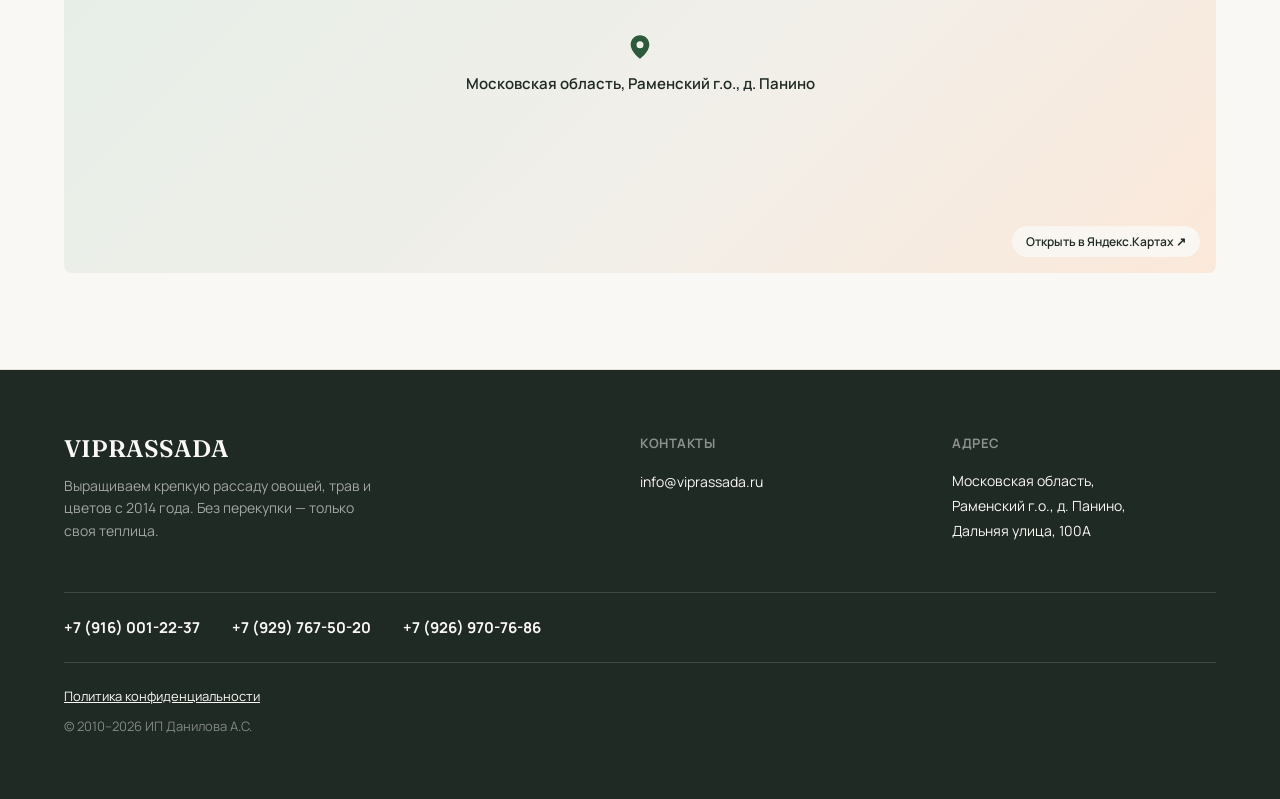
==== commit 0c9ac96b: "Add 2026 catalog, price list page, and hero/footer contact updates - Migrate catalog/product pages t" ====
--- a/index.html
+++ b/index.html
@@ -32,6 +32,7 @@
   <a href="index.html" class="site-header__logo">VIPRASSADA</a>
   <nav class="site-header__nav">
     <a href="catalog.html">Каталог</a>
+    <a href="pricelist.html">Прайс-лист</a>
     <a href="#about">О нас</a>
     <a href="#contacts">Контакты</a>
   </nav>
@@ -45,6 +46,7 @@
 <div class="site-header__overlay" data-menu-overlay></div>
 <div class="site-header__mobile-panel">
   <a href="catalog.html" data-menu-close>Каталог</a>
+  <a href="pricelist.html" data-menu-close>Прайс-лист</a>
   <a href="#about" data-menu-close>О нас</a>
   <a href="#contacts" data-menu-close>Контакты</a>
   <button class="btn btn-primary">Позвонить</button>
@@ -54,14 +56,11 @@
 
   <!-- Hero -->
   <section class="hero">
-    <svg class="hero__deco hero__deco--top" width="640" height="640" viewBox="0 0 24 24" fill="none" stroke-width="0.7"><path d="M12 21v-8"/><path d="M12 13c0-4 3-6 7-6 0 4-3 6-7 6z"/><path d="M12 13c0-3-3-5-6-5 0 3 3 5 6 5z"/></svg>
-    <svg class="hero__deco hero__deco--bottom" width="480" height="480" viewBox="0 0 24 24" fill="none" stroke-width="0.6"><circle cx="12" cy="7" r="3.4"/><path d="M6 21c0-3.3 2.7-6 6-6s6 2.7 6 6"/></svg>
     <div class="hero__content">
       <div class="hero__eyebrow">Сезон 2026 открыт</div>
       <h1 class="hero__title">Рассада, которая<br>приживается</h1>
-      <p class="hero__lead">Выращиваем сами, без перекупки. Более 120 сортов овощей, зелени и цветов — с доставкой день в день.</p>
       <div class="hero__actions">
-        <button class="btn btn-light">Позвонить</button>
+        <a href="tel:+79297675020" class="btn btn-light">Позвонить</a>
         <a href="catalog.html" class="hero__link">Смотреть каталог →</a>
       </div>
     </div>
@@ -79,17 +78,17 @@
     </a>
 
     <div class="category-grid">
-      <a href="catalog.html?category=rassada-odnoletnih-rasteniy" class="category-card" style="background-image:url('https://static.tildacdn.com/stor6134-3038-4834-a561-386135663962/49516063.jpg')">
+      <a href="catalog.html?category=odnoletnie-rasteniya" class="category-card" style="background-image:url('https://static.tildacdn.com/stor6134-3038-4834-a561-386135663962/49516063.jpg')">
         <div class="category-card__label"><span>Однолетние растения</span></div>
       </a>
-      <a href="catalog.html?category=rassada-ovoschey" class="category-card" style="background-image:url('https://static.tildacdn.com/stor3732-3562-4534-b265-656662653637/82275197.jpg')">
+      <a href="catalog.html?category=ovoschi" class="category-card" style="background-image:url('https://static.tildacdn.com/stor3732-3562-4534-b265-656662653637/82275197.jpg')">
         <div class="category-card__label"><span>Овощи</span></div>
       </a>
       <a href="catalog.html?category=pryanye-travy" class="category-card" style="background-image:url('https://static.tildacdn.com/stor3163-6338-4639-a534-343934353935/79765410.jpg')">
         <div class="category-card__label"><span>Пряные травы</span></div>
       </a>
-      <a href="catalog.html?category=ampelnye-rasteniya" class="category-card" style="background-image:url('https://static.tildacdn.com/stor3531-3963-4438-b066-646538356630/60813004.jpg')">
-        <div class="category-card__label"><span>Ампельные растения</span></div>
+      <a href="catalog.html?category=kapusta" class="category-card" style="background-image:url('images/products/kapusta/brokkoli-maraton.jpg')">
+        <div class="category-card__label"><span>Капуста</span></div>
       </a>
     </div>
 
@@ -185,13 +184,22 @@
     </div>
     <div>
       <div class="site-footer__label">Контакты</div>
-      <div class="site-footer__contacts">+7 (916) 001-22-37<br>+7 (929) 767-50-20<br>+7 (926) 970-76-86<br>info@viprassada.ru</div>
+      <div class="site-footer__contacts">
+        <a href="mailto:info@viprassada.ru" class="site-footer__email">info@viprassada.ru</a>
+      </div>
     </div>
     <div>
       <div class="site-footer__label">Адрес</div>
       <div class="site-footer__address">Московская область,<br>Раменский г.о., д. Панино,<br>Дальняя улица, 100А</div>
     </div>
   </div>
+
+  <div class="site-footer__phones">
+    <a href="tel:+79160012237">+7 (916) 001-22-37</a>
+    <a href="tel:+79297675020">+7 (929) 767-50-20</a>
+    <a href="tel:+79269707686">+7 (926) 970-76-86</a>
+  </div>
+
   <div class="site-footer__bottom"><a href="privacy.html">Политика конфиденциальности</a></div>
   <div class="site-footer__copy">© 2010–2026 ИП Данилова А.С.</div>
 </footer>
--- a/assets/css/style.css
+++ b/assets/css/style.css
@@ -16,6 +16,8 @@
   --color-badge-stock-text: #2D5A3D;
   --color-badge-preorder-bg: #FBE8D9;
   --color-badge-preorder-text: #B85C1F;
+  --color-badge-ground-bg: #EBE3D2;
+  --color-badge-ground-text: #7A6A3E;
   --color-footer-bg: #1F2A24;
 
   --font-heading: 'Fraunces', serif;
@@ -126,6 +128,7 @@
 }
 .badge-stock { color: var(--color-badge-stock-text); background: var(--color-badge-stock-bg); }
 .badge-preorder { color: var(--color-badge-preorder-text); background: var(--color-badge-preorder-bg); }
+.badge-ground { color: var(--color-badge-ground-text); background: var(--color-badge-ground-bg); }
 
 /* ==========================================================================
    Topbar — thin utility strip above the header: hours + contacts,
@@ -342,7 +345,21 @@
 }
 
 .site-footer__contacts { font-size: 14px; line-height: 2; }
+.site-footer__email { color: var(--color-bg); }
 .site-footer__address { font-size: 14px; line-height: 1.8; }
+
+/* Full-width row so all three numbers fit side by side — the "Контакты"
+   grid column above is too narrow to hold them in one line. */
+.site-footer__phones {
+  display: flex;
+  flex-wrap: wrap;
+  gap: 12px 32px;
+  padding: 24px 0;
+  border-bottom: 1px solid rgba(250, 248, 245, 0.15);
+  font-size: 15px;
+  font-weight: 700;
+}
+.site-footer__phones a { color: var(--color-bg); }
 
 .site-footer__bottom { padding-top: 24px; font-size: 13px; }
 .site-footer__bottom a { color: var(--color-bg); text-decoration: underline; }
@@ -362,7 +379,9 @@
 .hero {
   position: relative;
   height: 760px;
-  background: var(--color-primary);
+  background: linear-gradient(180deg, rgba(30, 61, 42, 0.75), rgba(30, 61, 42, 0.55)), url('../img/hero-tomatoes.jpg');
+  background-size: cover;
+  background-position: center;
   overflow: hidden;
   display: flex;
   flex-direction: column;
@@ -370,10 +389,6 @@
   justify-content: center;
   text-align: center;
 }
-
-.hero__deco { position: absolute; opacity: 0.45; stroke: #3E7350; }
-.hero__deco--top { top: -100px; right: -140px; }
-.hero__deco--bottom { bottom: -120px; left: -120px; }
 
 .hero__content {
   position: relative;
@@ -399,27 +414,16 @@
   line-height: 1.05;
   letter-spacing: -0.01em;
   color: var(--color-bg);
-  margin: 0 0 24px;
-}
-
-.hero__lead {
-  font-weight: 500;
-  font-size: 19px;
-  color: var(--color-bg);
-  opacity: 0.85;
-  max-width: 520px;
   margin: 0 0 40px;
-  line-height: 1.5;
 }
 
 .hero__actions { display: flex; align-items: center; gap: 24px; }
-.hero__link { font-size: 15px; font-weight: 700; color: var(--color-bg); display: inline-flex; align-items: center; gap: 8px; transition: gap 0.15s; }
+.hero__link { font-size: 15px; font-weight: 700; color: var(--color-bg); display: inline-flex; align-items: center; gap: 8px; transition: gap 0.15s, transform 0.15s; }
 
 @media (max-width: 900px) {
   .hero { height: 520px; }
   .hero__content { padding: 0 24px; }
-  .hero__title { font-size: 38px; margin-bottom: 16px; }
-  .hero__lead { font-size: 15px; margin-bottom: 28px; }
+  .hero__title { font-size: 38px; margin-bottom: 28px; }
   .hero__actions { flex-direction: column; gap: 16px; }
 }
 
@@ -744,12 +748,20 @@
   background-color: var(--color-border);
   flex-shrink: 0;
 }
+.product-card__photo--placeholder,
+.product-main__photo--placeholder {
+  display: flex;
+  align-items: center;
+  justify-content: center;
+  background: linear-gradient(135deg, var(--color-primary), var(--color-accent));
+  color: rgba(250, 248, 245, 0.85);
+}
 .product-card__body { padding: 16px; display: flex; flex-direction: column; flex: 1; }
 .product-card__name { font-weight: 700; font-size: 15px; margin-bottom: 6px; line-height: 1.35; }
 .product-card__category { color: var(--color-text-secondary); font-size: 12px; margin-bottom: 12px; }
 .product-card__prices { display: flex; flex-direction: column; gap: 2px; margin-top: auto; margin-bottom: 12px; }
-.product-card__price-old { color: var(--color-text-secondary); font-size: 13px; text-decoration: line-through; }
 .product-card__price { font-family: var(--font-heading); font-weight: 600; font-size: 20px; }
+.product-card__badges { display: flex; flex-wrap: wrap; gap: 6px; }
 
 .empty-state { padding: 64px 0; text-align: center; color: var(--color-text-secondary); font-size: 15px; }
 
@@ -856,6 +868,7 @@
   .product-card__photo { height: 130px; }
   .product-card__body { padding: 12px; }
   .product-card__name { font-size: 13px; }
+  .product-card__badges .badge { font-size: 11px; padding: 5px 10px; }
 }
 
 /* ==========================================================================
@@ -882,7 +895,7 @@
 .product-main__info { display: flex; flex-direction: column; }
 .product-main__category { color: var(--color-text-secondary); font-size: 14px; margin-bottom: 12px; }
 .product-main__title { font-weight: 600; font-size: 40px; line-height: 1.1; margin: 0 0 20px; }
-.product-main__badge { margin-bottom: 28px; }
+.product-main__badge { display: flex; flex-wrap: wrap; gap: 8px; margin-bottom: 28px; }
 
 .product-main__price-block {
   display: flex; flex-direction: column; gap: 4px;
@@ -891,7 +904,6 @@
   border-bottom: 1px solid var(--color-border);
 }
 .product-main__price { font-family: var(--font-heading); font-weight: 600; font-size: 34px; }
-.product-main__price-old { color: var(--color-text-secondary); font-size: 15px; text-decoration: line-through; margin-right: 8px; }
 .product-main__meta { color: var(--color-text-secondary); font-size: 15px; }
 
 .product-main__specs { display: flex; gap: 24px; margin-bottom: 24px; flex-wrap: wrap; }
@@ -912,6 +924,82 @@
   .product-main__price { font-size: 26px; }
   .related { padding: 40px 20px; }
   .related__title { font-size: 22px; margin-bottom: 20px; }
+}
+
+/* ==========================================================================
+   Price list page
+   ========================================================================== */
+
+.pricelist-page { padding: 32px var(--gutter-desktop) 80px; max-width: 900px; }
+
+.pricelist-toolbar {
+  display: flex;
+  align-items: center;
+  justify-content: space-between;
+  flex-wrap: wrap;
+  gap: 16px;
+  margin-bottom: 32px;
+  padding-bottom: 24px;
+  border-bottom: 1px solid var(--color-border);
+}
+.pricelist-toolbar__count { color: var(--color-text-secondary); font-size: 14px; }
+.pricelist-downloads { display: flex; gap: 12px; flex-wrap: wrap; }
+.pricelist-downloads .btn { font-size: 13px; padding: 10px 20px; }
+
+.pricelist__group { margin-bottom: 40px; }
+.pricelist__group:last-child { margin-bottom: 0; }
+.pricelist__category {
+  font-family: var(--font-heading);
+  font-weight: 600;
+  font-size: 22px;
+  color: var(--color-primary);
+  margin: 0 0 12px;
+  padding-bottom: 10px;
+  border-bottom: 2px solid var(--color-primary);
+}
+
+.pricelist__rows { display: flex; flex-direction: column; }
+.pricelist__row {
+  display: flex;
+  align-items: baseline;
+  justify-content: space-between;
+  gap: 16px;
+  padding: 12px 0;
+  border-bottom: 1px solid var(--color-border);
+  color: var(--color-text);
+}
+.pricelist__name { font-weight: 600; font-size: 15px; }
+.pricelist__note {
+  margin-left: 10px;
+  font-size: 12px;
+  font-weight: 700;
+  color: var(--color-badge-preorder-text);
+}
+.pricelist__price { font-family: var(--font-heading); font-weight: 600; font-size: 16px; white-space: nowrap; }
+
+@media (max-width: 900px) {
+  .pricelist-page { padding: 20px 20px 40px; }
+  .pricelist-toolbar { margin-bottom: 24px; padding-bottom: 20px; }
+  .pricelist-downloads { width: 100%; }
+  .pricelist-downloads .btn { flex: 1; }
+  .pricelist__category { font-size: 18px; }
+  .pricelist__name { font-size: 14px; }
+  .pricelist__price { font-size: 14px; }
+}
+
+/* Printing (the PDF "download" is the browser's native print dialog) —
+   strip everything but the price list itself down to plain paper-friendly
+   text; fixed header/footer chrome and buttons make no sense on a page. */
+@media print {
+  .topbar, .site-header, .site-header__overlay, .site-header__mobile-panel,
+  .site-footer, .pricelist-toolbar, .cookie-banner {
+    display: none !important;
+  }
+  body { padding-top: 0 !important; }
+  .page-head { padding: 0 0 16px; }
+  .pricelist-page { padding: 0; max-width: none; }
+  .pricelist__group { break-inside: avoid; }
+  .pricelist__row { color: #000; }
 }
 
 /* ==========================================================================
@@ -970,6 +1058,9 @@
   /* These links keep their own color on hover instead of turning accent. */
   .site-header__logo:hover { color: var(--color-primary); }
   .product-card:hover { color: var(--color-primary); }
+  .topbar__contact:hover { color: var(--color-bg); text-decoration: underline; }
+  .pricelist__row:hover { color: var(--color-primary); }
+  .pricelist__row:hover .pricelist__name { text-decoration: underline; }
 
   .btn-primary:hover { background: var(--color-primary-hover); color: var(--color-bg); transform: translateY(-1px); }
   .btn-outline:hover { background: var(--color-primary); color: var(--color-bg); }
@@ -978,8 +1069,9 @@
   .site-header__nav a:hover { color: var(--color-primary); }
 
   .site-footer__bottom a:hover { color: var(--color-accent); }
-
-  .hero__link:hover { gap: 12px; color: var(--color-bg); }
+  .site-footer__phones a:hover, .site-footer__email:hover { color: var(--color-accent); text-decoration: underline; }
+
+  .hero__link:hover { gap: 12px; color: var(--color-bg); text-decoration: underline; transform: translateY(-1px); }
 
   .category-feature:hover { box-shadow: 0 16px 40px rgba(31, 42, 36, 0.16); transform: translateY(-2px); }
   .category-card:hover { box-shadow: 0 16px 40px rgba(31, 42, 36, 0.16); transform: translateY(-2px); }
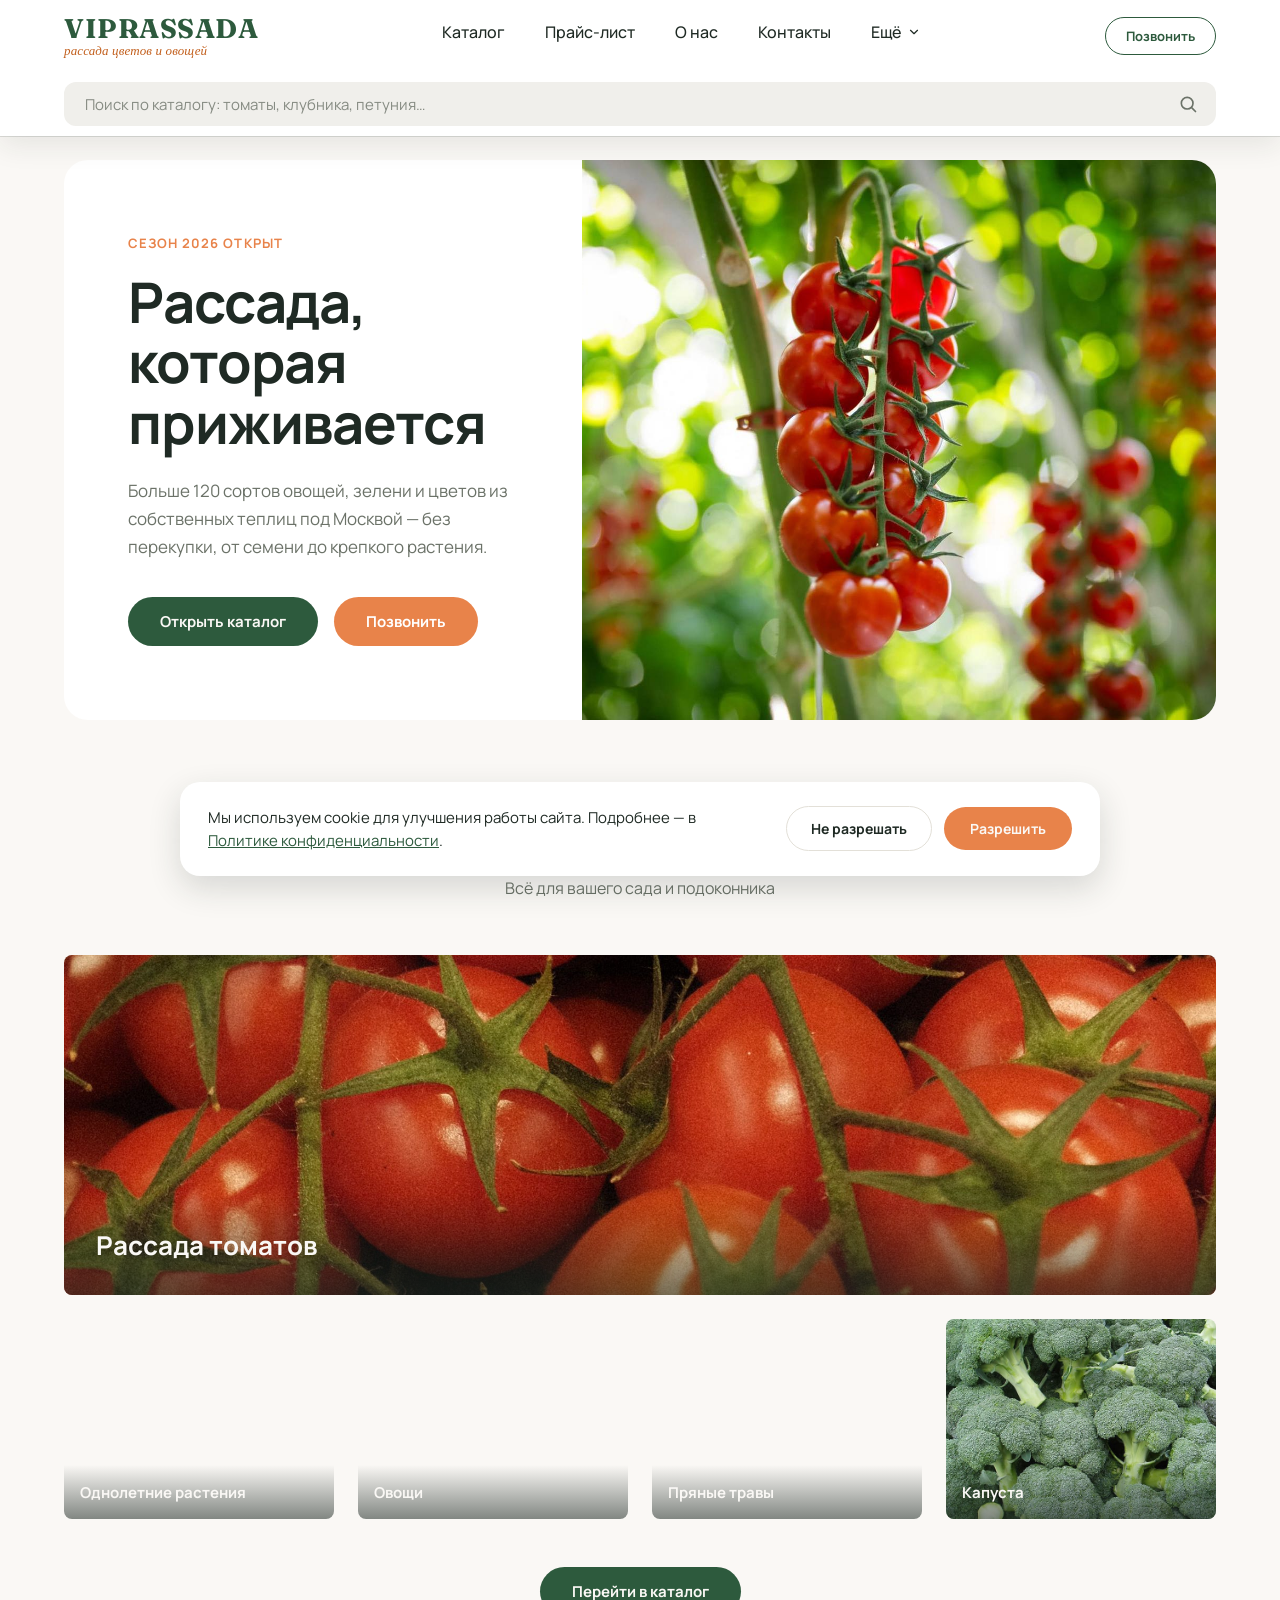
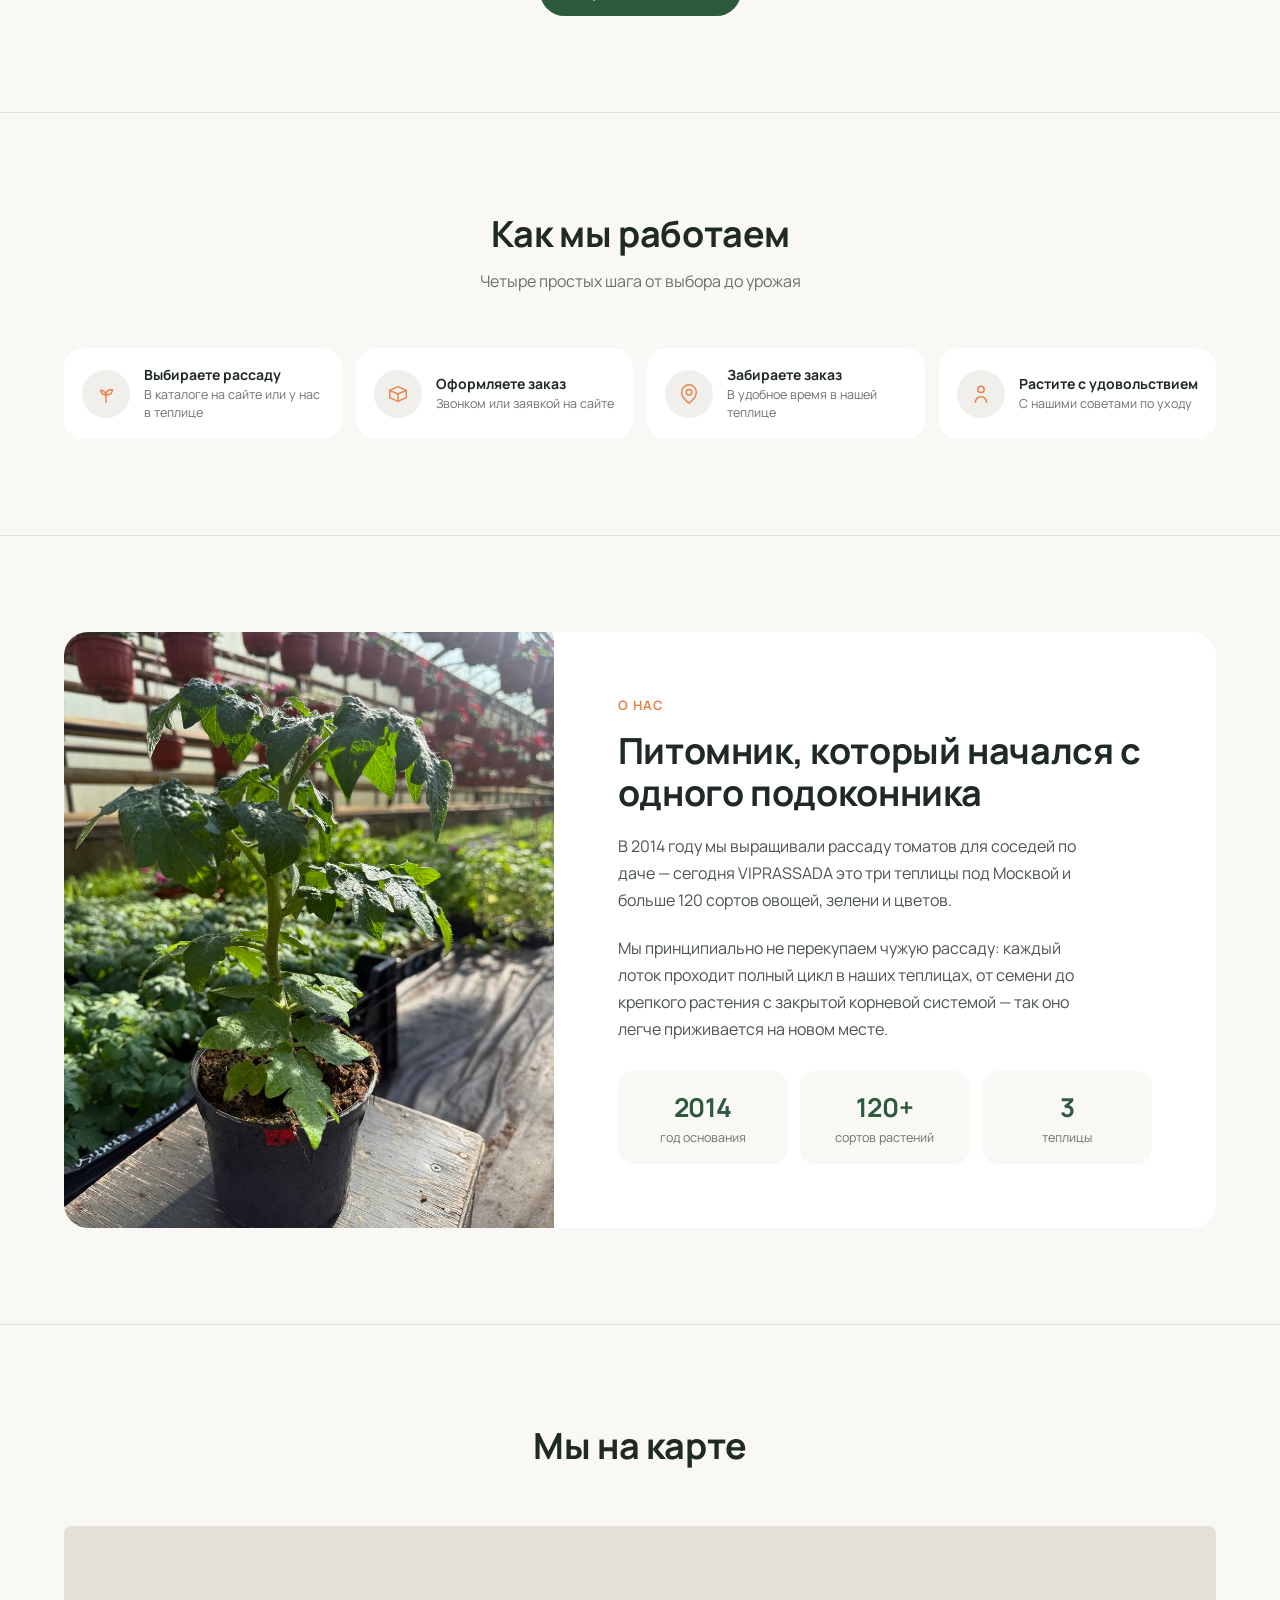
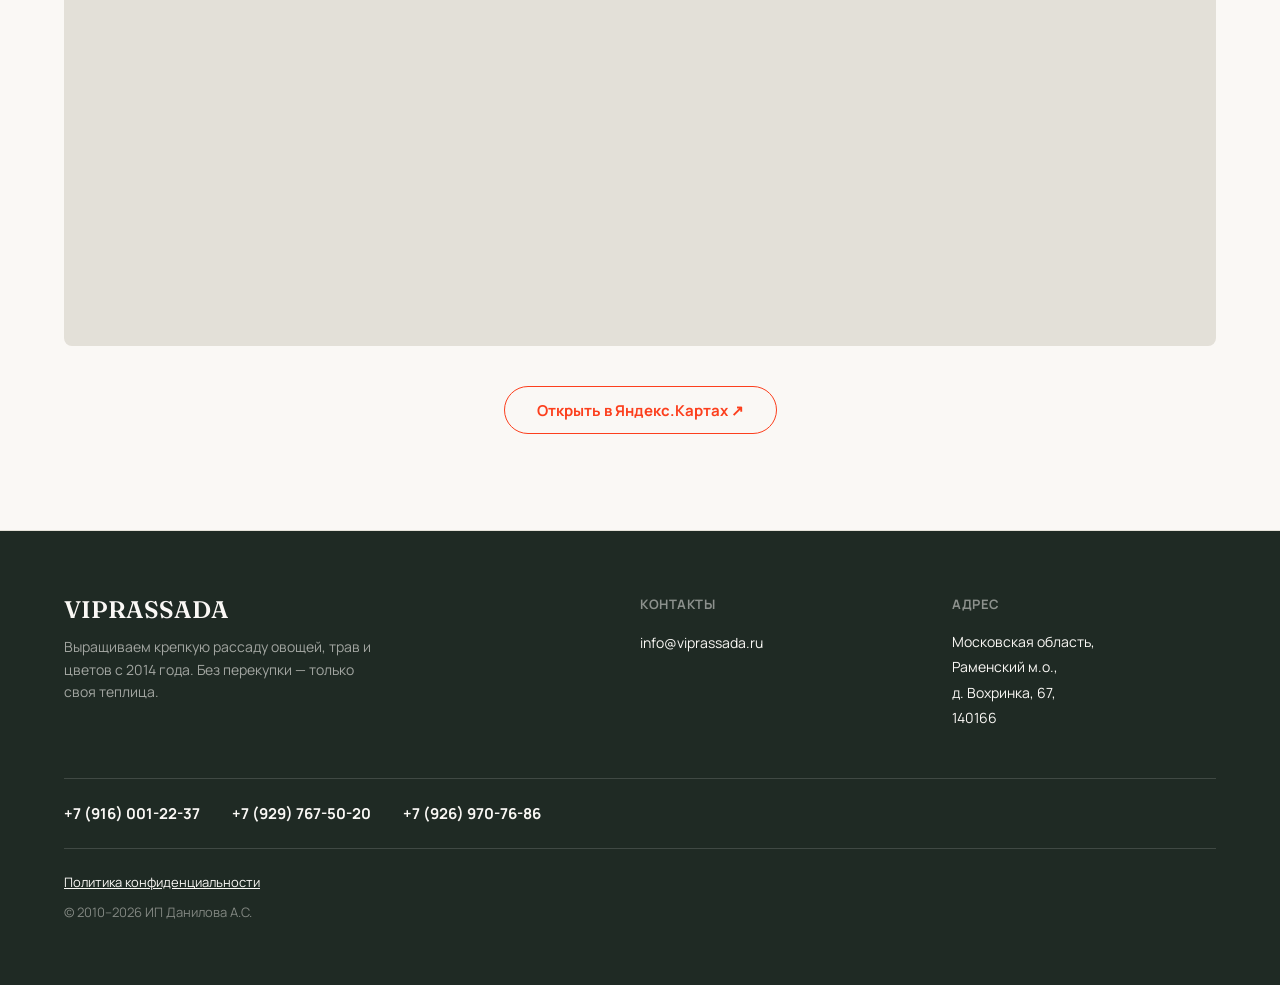
==== commit d3b2c717: "Redesign header, hero, catalog, pricelist and About in Coffeemania style; add live search - Switch p" ====
--- a/index.html
+++ b/index.html
@@ -4,65 +4,108 @@
 <meta charset="utf-8">
 <meta name="viewport" content="width=device-width, initial-scale=1">
 <title>VIPRASSADA — рассада, которая приживается</title>
-<meta name="description" content="Выращиваем рассаду овощей, зелени и цветов сами, без перекупки. Более 120 сортов, доставка день в день по Московской области.">
+<meta name="description" content="Выращиваем рассаду овощей, зелени и цветов сами, без перекупки. Более 120 сортов из собственных теплиц под Москвой.">
 <link rel="preconnect" href="https://fonts.googleapis.com">
 <link href="https://fonts.googleapis.com/css2?family=Fraunces:ital,opsz,wght@0,9..144,400;0,9..144,500;0,9..144,600;0,9..144,700;1,9..144,500&family=Manrope:wght@400;500;600;700;800&display=swap" rel="stylesheet">
 <link rel="stylesheet" href="assets/css/style.css">
 </head>
 <body>
 
-<div class="topbar">
-  <div class="topbar__hours">
-    <svg class="topbar__icon" width="14" height="14" viewBox="0 0 24 24" fill="none" stroke="currentColor" stroke-width="2" stroke-linecap="round" stroke-linejoin="round"><circle cx="12" cy="12" r="9"/><path d="M12 7v5l3 3"/></svg>
-    Ежедневно 8:00–18:00
-  </div>
-  <div class="topbar__contacts">
-    <a href="tel:+79160012237" class="topbar__contact topbar__contact--phone">
-      <svg class="topbar__icon" width="14" height="14" viewBox="0 0 24 24" fill="none" stroke="currentColor" stroke-width="2" stroke-linecap="round" stroke-linejoin="round"><path d="M22 16.92v3a2 2 0 0 1-2.18 2 19.79 19.79 0 0 1-8.63-3.07 19.5 19.5 0 0 1-6-6 19.79 19.79 0 0 1-3.07-8.67A2 2 0 0 1 4.11 2h3a2 2 0 0 1 2 1.72c.127.96.361 1.903.7 2.81a2 2 0 0 1-.45 2.11L8.09 9.91a16 16 0 0 0 6 6l1.27-1.27a2 2 0 0 1 2.11-.45c.907.339 1.85.573 2.81.7A2 2 0 0 1 22 16.92z"/></svg>
-      +7 (916) 001-22-37
-    </a>
-    <a href="mailto:info@viprassada.ru" class="topbar__contact topbar__contact--email">
-      <svg class="topbar__icon" width="14" height="14" viewBox="0 0 24 24" fill="none" stroke="currentColor" stroke-width="2" stroke-linecap="round" stroke-linejoin="round"><rect x="2" y="4" width="20" height="16" rx="2"/><path d="m22 6-10 7L2 6"/></svg>
-      info@viprassada.ru
-    </a>
-  </div>
-</div>
-
 <header class="site-header">
-  <a href="index.html" class="site-header__logo">VIPRASSADA</a>
+  <a href="index.html" class="site-header__logo">
+    <span class="site-header__logo-title">VIPRASSADA</span>
+    <span class="site-header__logo-tagline">рассада цветов и овощей</span>
+  </a>
   <nav class="site-header__nav">
     <a href="catalog.html">Каталог</a>
     <a href="pricelist.html">Прайс-лист</a>
     <a href="#about">О нас</a>
     <a href="#contacts">Контакты</a>
+    <div class="site-header__more">
+      <button class="site-header__more-btn" type="button">
+        Ещё
+        <svg width="14" height="14" viewBox="0 0 24 24" fill="none" stroke="currentColor" stroke-width="2" stroke-linecap="round" stroke-linejoin="round"><path d="m6 9 6 6 6-6"/></svg>
+      </button>
+      <div class="site-header__dropdown">
+        <div class="site-header__dropdown-card">
+          <span class="site-header__dropdown-item">Оплата</span>
+          <a href="#map" class="site-header__dropdown-item">Мы на карте</a>
+        </div>
+      </div>
+    </div>
   </nav>
   <button class="btn btn-outline site-header__call desktop-only">Позвонить</button>
   <button class="site-header__menu-btn" data-menu-toggle aria-label="Меню">
-    <svg class="site-header__menu-icon--open" width="22" height="22" viewBox="0 0 24 24" fill="none" stroke="#1F2A24" stroke-width="2" stroke-linecap="round"><path d="M4 7h16M4 12h16M4 17h16"/></svg>
-    <svg class="site-header__menu-icon--close" width="22" height="22" viewBox="0 0 24 24" fill="none" stroke="#1F2A24" stroke-width="2" stroke-linecap="round"><path d="M6 6l12 12M18 6L6 18"/></svg>
+    <svg class="site-header__menu-icon--open" width="28" height="28" viewBox="0 0 24 24" fill="none" stroke="#1F2A24" stroke-width="2" stroke-linecap="round"><path d="M4 7h16M4 12h16M4 17h16"/></svg>
+    <svg class="site-header__menu-icon--close" width="28" height="28" viewBox="0 0 24 24" fill="none" stroke="#1F2A24" stroke-width="2" stroke-linecap="round"><path d="M6 6l12 12M18 6L6 18"/></svg>
+  </button>
+  <button class="site-header__search-btn" data-mobile-search-toggle type="button" aria-label="Поиск">
+    <svg width="22" height="22" viewBox="0 0 24 24" fill="none" stroke="currentColor" stroke-width="2" stroke-linecap="round" stroke-linejoin="round"><circle cx="11" cy="11" r="7"/><path d="m21 21-4.35-4.35"/></svg>
   </button>
 </header>
 
+<div class="site-search">
+  <button class="site-search__back" data-mobile-search-close type="button" aria-label="Закрыть поиск">
+    <svg width="18" height="18" viewBox="0 0 24 24" fill="none" stroke="currentColor" stroke-width="2" stroke-linecap="round" stroke-linejoin="round"><path d="M15 18l-6-6 6-6"/></svg>
+  </button>
+  <div class="site-search__box">
+    <input class="site-search__input" type="text" placeholder="Поиск по каталогу: томаты, клубника, петуния…" aria-label="Поиск по каталогу">
+    <svg class="site-search__icon" width="20" height="20" viewBox="0 0 24 24" fill="none" stroke="currentColor" stroke-width="2" stroke-linecap="round" stroke-linejoin="round"><circle cx="11" cy="11" r="7"/><path d="m21 21-4.35-4.35"/></svg>
+  </div>
+</div>
+
 <div class="site-header__overlay" data-menu-overlay></div>
 <div class="site-header__mobile-panel">
-  <a href="catalog.html" data-menu-close>Каталог</a>
-  <a href="pricelist.html" data-menu-close>Прайс-лист</a>
-  <a href="#about" data-menu-close>О нас</a>
-  <a href="#contacts" data-menu-close>Контакты</a>
-  <button class="btn btn-primary">Позвонить</button>
+  <div class="mobile-menu__contact-row">
+    <div class="mobile-menu__contact-col">
+      <div class="mobile-menu__contact-label">Позвоните нам</div>
+      <a href="tel:+79160012237" class="mobile-menu__contact-value">+7 (916) 001-22-37</a>
+    </div>
+    <div class="mobile-menu__contact-divider"></div>
+    <div class="mobile-menu__contact-col">
+      <div class="mobile-menu__contact-label">Задайте вопрос</div>
+      <a href="https://t.me/danechka686" target="_blank" rel="noopener" class="mobile-menu__contact-value">Чат в Telegram</a>
+    </div>
+  </div>
+
+  <nav class="mobile-menu__nav">
+    <a href="catalog.html" data-menu-close>Каталог</a>
+    <a href="pricelist.html" data-menu-close>Прайс-лист</a>
+    <a href="#about" data-menu-close>О нас</a>
+    <a href="#contacts" data-menu-close>Контакты</a>
+  </nav>
+
+  <div class="mobile-menu__social">
+    <div class="mobile-menu__social-label">Мы на связи</div>
+    <div class="mobile-menu__social-row">
+      <a href="https://t.me/danechka686" target="_blank" rel="noopener" class="mobile-menu__social-btn mobile-menu__social-btn--telegram" aria-label="Telegram">
+        <svg width="20" height="20" viewBox="0 0 24 24" fill="none" stroke="currentColor" stroke-width="2" stroke-linecap="round" stroke-linejoin="round"><line x1="22" y1="2" x2="11" y2="13"></line><polygon points="22 2 15 22 11 13 2 9 22 2"></polygon></svg>
+      </a>
+      <a href="https://yandex.ru/maps/1/moscow-and-moscow-oblast/house/derevnya_vokhrinka_67/Z0EYdQZiTUwGQFtvfXhxcHpqbA==/?from=mapframe&amp;ll=38.310421%2C55.401585&amp;source=mapframe&amp;um=constructor%3A4706021e584163ac9a08b8d9d124bbad1421216e9583e39c845df340fe2b00db&amp;utm_source=share&amp;z=17" target="_blank" rel="noopener" class="mobile-menu__social-btn" aria-label="Мы на карте">
+        <svg width="20" height="20" viewBox="0 0 24 24" fill="none" stroke="currentColor" stroke-width="2" stroke-linecap="round" stroke-linejoin="round"><path d="M12 2C7.6 2 4 5.6 4 10c0 6 8 12 8 12s8-6 8-12c0-4.4-3.6-8-8-8zm0 11a3 3 0 110-6 3 3 0 010 6z"></path></svg>
+      </a>
+      <a href="mailto:info@viprassada.ru" class="mobile-menu__social-btn" aria-label="Email">
+        <svg width="20" height="20" viewBox="0 0 24 24" fill="none" stroke="currentColor" stroke-width="2" stroke-linecap="round" stroke-linejoin="round"><rect x="2" y="4" width="20" height="16" rx="2"></rect><path d="m22 6-10 7L2 6"></path></svg>
+      </a>
+    </div>
+  </div>
 </div>
 
 <main>
 
   <!-- Hero -->
   <section class="hero">
-    <div class="hero__content">
-      <div class="hero__eyebrow">Сезон 2026 открыт</div>
-      <h1 class="hero__title">Рассада, которая<br>приживается</h1>
-      <div class="hero__actions">
-        <a href="tel:+79297675020" class="btn btn-light">Позвонить</a>
-        <a href="catalog.html" class="hero__link">Смотреть каталог →</a>
-      </div>
+    <div class="hero__card">
+      <div class="hero__content">
+        <div class="hero__eyebrow">Сезон 2026 открыт</div>
+        <h1 class="hero__title">Рассада, которая приживается</h1>
+        <p class="hero__text">Больше 120 сортов овощей, зелени и цветов из собственных теплиц под Москвой — без перекупки, от семени до крепкого растения.</p>
+        <div class="hero__actions">
+          <a href="catalog.html" class="btn btn-primary">Открыть каталог</a>
+          <a href="tel:+79297675020" class="btn btn-accent">Позвонить</a>
+        </div>
+      </div>
+      <div class="hero__media" role="img" aria-label="Рассада томатов в теплице VIPRASSADA"></div>
     </div>
   </section>
 
@@ -73,7 +116,7 @@
       <p class="section__subtitle">Всё для вашего сада и подоконника</p>
     </div>
 
-    <a href="catalog.html?category=rassada-tomatov" class="category-feature" style="background-image:url('https://static.tildacdn.com/stor3438-6563-4562-b263-336536663464/29358024.jpg')">
+    <a href="catalog.html?category=rassada-tomatov" class="category-feature" style="background-image:url('images/products/tomaty/pexels-elio-nguyen-2128259235-33017241-crop.jpg')">
       <div class="category-feature__label"><span>Рассада томатов</span></div>
     </a>
 
@@ -93,7 +136,7 @@
     </div>
 
     <div class="section__cta">
-      <a href="catalog.html" class="btn btn-outline">Перейти в каталог</a>
+      <a href="catalog.html" class="btn btn-primary">Перейти в каталог</a>
     </div>
   </section>
 
@@ -119,10 +162,10 @@
         </div>
       </div>
       <div class="step">
-        <div class="step__icon"><svg width="32" height="32" viewBox="0 0 24 24" fill="none" stroke-width="1.6" stroke-linecap="round" stroke-linejoin="round"><path d="M1 16V7h11v9"/><path d="M12 10h5l3 3v3h-8z"/><circle cx="5.5" cy="18" r="1.6"/><circle cx="16.5" cy="18" r="1.6"/></svg></div>
-        <div class="step__body">
-          <div class="step__title">Забираете или доставка</div>
-          <div class="step__desc">В день заказа по городу</div>
+        <div class="step__icon"><svg width="32" height="32" viewBox="0 0 24 24" fill="none" stroke-width="1.6" stroke-linecap="round" stroke-linejoin="round"><path d="M12 2C7.6 2 4 5.6 4 10c0 6 8 12 8 12s8-6 8-12c0-4.4-3.6-8-8-8zm0 11a3 3 0 110-6 3 3 0 010 6z"/></svg></div>
+        <div class="step__body">
+          <div class="step__title">Забираете заказ</div>
+          <div class="step__desc">В удобное время в нашей теплице</div>
         </div>
       </div>
       <div class="step">
@@ -137,40 +180,44 @@
 
   <!-- О нас -->
   <section class="section about" id="about">
-    <div class="about__media">
-      <svg width="120" height="120" viewBox="0 0 24 24" fill="none" stroke="#2D5A3D" stroke-width="0.9"><path d="M12 21v-8"/><path d="M12 13c0-4 3-6 7-6 0 4-3 6-7 6z"/><path d="M12 13c0-3-3-5-6-5 0 3 3 5 6 5z"/></svg>
-    </div>
-    <div>
-      <div class="about__eyebrow">О нас</div>
-      <h2 class="about__title">Питомник, который начался с одного подоконника</h2>
-      <p class="about__text">В 2014 году мы выращивали рассаду томатов для соседей по даче — сегодня VIPRASSADA это три теплицы под Москвой и больше 120 сортов овощей, зелени и цветов.</p>
-      <p class="about__text">Мы принципиально не перекупаем чужую рассаду: каждый лоток проходит полный цикл в наших теплицах, от семени до крепкого растения с закрытой корневой системой — так оно легче приживается на новом месте.</p>
-      <div class="about__stats">
-        <div>
-          <div class="about__stat-value">2014</div>
-          <div class="about__stat-label">год основания</div>
-        </div>
-        <div>
-          <div class="about__stat-value">120+</div>
-          <div class="about__stat-label">сортов растений</div>
-        </div>
-        <div>
-          <div class="about__stat-value">3</div>
-          <div class="about__stat-label">теплицы</div>
+    <div class="about__card">
+      <div class="about__media" style="background-image:url('assets/img/about-greenhouse.jpg')" role="img" aria-label="Рассада томатов в теплице VIPRASSADA"></div>
+      <div class="about__content">
+        <div class="about__eyebrow">О нас</div>
+        <h2 class="about__title">Питомник, который начался с одного подоконника</h2>
+        <p class="about__text">В 2014 году мы выращивали рассаду томатов для соседей по даче — сегодня VIPRASSADA это три теплицы под Москвой и больше 120 сортов овощей, зелени и цветов.</p>
+        <p class="about__text">Мы принципиально не перекупаем чужую рассаду: каждый лоток проходит полный цикл в наших теплицах, от семени до крепкого растения с закрытой корневой системой — так оно легче приживается на новом месте.</p>
+        <div class="about__stats">
+          <div class="about__stat">
+            <div class="about__stat-value">2014</div>
+            <div class="about__stat-label">год основания</div>
+          </div>
+          <div class="about__stat">
+            <div class="about__stat-value">120+</div>
+            <div class="about__stat-label">сортов растений</div>
+          </div>
+          <div class="about__stat">
+            <div class="about__stat-value">3</div>
+            <div class="about__stat-label">теплицы</div>
+          </div>
         </div>
       </div>
     </div>
   </section>
 
   <!-- Карта -->
-  <section class="section">
-    <a href="https://yandex.com/maps/org/vip_rassada/104958653069/?ll=38.199546%2C55.388522&z=16" target="_blank" rel="noopener" class="map-card">
-      <div class="map-card__pin">
-        <svg width="28" height="28" viewBox="0 0 24 24" fill="#2D5A3D"><path d="M12 2C7.6 2 4 5.6 4 10c0 6 8 12 8 12s8-6 8-12c0-4.4-3.6-8-8-8zm0 11a3 3 0 110-6 3 3 0 010 6z"/></svg>
-        <div class="map-card__text">Московская область, Раменский г.о., д. Панино</div>
-      </div>
-      <div class="map-card__link">Открыть в Яндекс.Картах ↗</div>
-    </a>
+  <section class="section" id="map">
+    <div class="section__head">
+      <h2 class="section__title">Мы на карте</h2>
+    </div>
+
+    <div class="map-card">
+      <iframe src="https://yandex.ru/map-widget/v1/?um=constructor%3A51bf18419c8e26ac1d80d7e9bd66b3d1ba39b82d0c996a6c1de0cf7e23ab98db&amp;source=constructor" width="100%" height="100%" frameborder="0" loading="lazy" title="Карта проезда VIPRASSADA"></iframe>
+    </div>
+
+    <div class="section__cta">
+      <a href="https://yandex.ru/maps/1/moscow-and-moscow-oblast/house/derevnya_vokhrinka_67/Z0EYdQZiTUwGQFtvfXhxcHpqbA==/?from=mapframe&amp;ll=38.310421%2C55.401585&amp;source=mapframe&amp;um=constructor%3A4706021e584163ac9a08b8d9d124bbad1421216e9583e39c845df340fe2b00db&amp;utm_source=share&amp;z=17" target="_blank" rel="noopener" class="btn btn-yandex">Открыть в Яндекс.Картах ↗</a>
+    </div>
   </section>
 
 </main>
@@ -190,7 +237,7 @@
     </div>
     <div>
       <div class="site-footer__label">Адрес</div>
-      <div class="site-footer__address">Московская область,<br>Раменский г.о., д. Панино,<br>Дальняя улица, 100А</div>
+      <div class="site-footer__address">Московская область,<br>Раменский м.о.,<br>д. Вохринка, 67,<br>140166</div>
     </div>
   </div>
 
@@ -205,5 +252,7 @@
 </footer>
 
 <script src="assets/js/main.js"></script>
+<script src="assets/js/data.js"></script>
+<script src="assets/js/search.js"></script>
 </body>
 </html>
--- a/assets/css/style.css
+++ b/assets/css/style.css
@@ -12,6 +12,7 @@
   --color-text: #1F2A24;
   --color-text-secondary: #6B7268;
   --color-border: #E3E0D8;
+  --color-search-fill: #F0EFEB;
   --color-badge-stock-bg: #E4EEE7;
   --color-badge-stock-text: #2D5A3D;
   --color-badge-preorder-bg: #FBE8D9;
@@ -19,6 +20,15 @@
   --color-badge-ground-bg: #EBE3D2;
   --color-badge-ground-text: #7A6A3E;
   --color-footer-bg: #1F2A24;
+  --color-yandex-red: #FC3F1D;
+  --color-telegram: #229ED9;
+  --color-telegram-bg: #E3F3FB;
+  --color-word: #2B579A;
+  --color-word-hover: #234674;
+  --color-excel: #21A366;
+  --color-excel-hover: #1B8552;
+  --color-pdf: #E5252A;
+  --color-pdf-hover: #C31E22;
 
   --font-heading: 'Fraunces', serif;
   --font-body: 'Manrope', sans-serif;
@@ -30,10 +40,10 @@
   --gutter-desktop: 64px;
   --gutter-mobile: 20px;
 
-  --header-height: 60px;
-  --header-height-mobile: 52px;
-  --topbar-height: 40px;
-  --topbar-height-mobile: 34px;
+  --header-height: 72px;
+  --header-height-mobile: 56px;
+  --search-height: 64px;
+  --mobile-search-row-height: 76px;
 }
 
 * { box-sizing: border-box; }
@@ -42,7 +52,7 @@
 
 body {
   margin: 0;
-  padding-top: calc(var(--topbar-height) + var(--header-height));
+  padding-top: calc(var(--header-height) + var(--search-height));
   background: var(--color-bg);
   color: var(--color-text);
   font-family: var(--font-body);
@@ -50,24 +60,30 @@
 }
 
 @media (max-width: 900px) {
-  body { padding-top: calc(var(--topbar-height-mobile) + var(--header-height-mobile)); }
+  /* The mobile search bar is a full-screen overlay now (opened from the
+     header's search icon), not a permanent strip — no extra body offset
+     needed for it. */
+  body { padding-top: var(--header-height-mobile); }
 }
 
 a { color: var(--color-primary); text-decoration: none; -webkit-tap-highlight-color: transparent; }
 
 /* Keeps in-page anchor links (nav "О нас" / "Контакты") from landing
    under the fixed header. */
-[id] { scroll-margin-top: calc(var(--topbar-height) + var(--header-height) + 16px); }
-
-@media (max-width: 900px) {
-  [id] { scroll-margin-top: calc(var(--topbar-height-mobile) + var(--header-height-mobile) + 16px); }
+[id] { scroll-margin-top: calc(var(--header-height) + var(--search-height) + 16px); }
+
+@media (max-width: 900px) {
+  [id] { scroll-margin-top: calc(var(--header-height-mobile) + 16px); }
 }
 
 img { max-width: 100%; display: block; }
 
 button { font-family: var(--font-body); -webkit-tap-highlight-color: transparent; }
 
-h1, h2, h3 { font-family: var(--font-heading); margin: 0; }
+/* Manrope is the project-wide typeface (client's call after the
+   Coffeemania-style pass) — Fraunces stays only on the logo, the footer
+   wordmark and the "О нас" stat numbers as brand accents. */
+h1, h2, h3 { font-family: var(--font-body); margin: 0; }
 
 .container {
   max-width: var(--container-max);
@@ -116,6 +132,24 @@
   color: var(--color-primary);
 }
 
+.btn-accent {
+  background: var(--color-accent);
+  color: #FFFFFF;
+}
+
+.btn-yandex {
+  background: transparent;
+  color: var(--color-yandex-red);
+  border: 1.5px solid var(--color-yandex-red);
+  padding: 12.5px 32px;
+}
+
+/* Прайс-лист — кнопки скачивания в фирменных цветах форматов файлов. */
+.btn-word { background: var(--color-word); color: #fff; }
+.btn-excel { background: var(--color-excel); color: #fff; }
+.btn-pdf { background: var(--color-pdf); color: #fff; }
+.btn-word:active, .btn-excel:active, .btn-pdf:active { transform: scale(0.96); }
+
 .btn-block { display: flex; width: 100%; }
 
 .badge {
@@ -131,91 +165,47 @@
 .badge-ground { color: var(--color-badge-ground-text); background: var(--color-badge-ground-bg); }
 
 /* ==========================================================================
-   Topbar — thin utility strip above the header: hours + contacts,
-   visible at a glance on every page. Fixed and stacked directly above
-   .site-header (see --topbar-height / --topbar-height-mobile).
-   ========================================================================== */
-
-.topbar {
+   Header
+   ========================================================================== */
+
+.site-header {
   position: fixed;
   top: 0;
   left: 0;
   right: 0;
-  z-index: 51;
-  height: var(--topbar-height);
-  display: flex;
-  align-items: center;
-  justify-content: space-between;
-  gap: 24px;
-  padding: 0 var(--gutter-desktop);
-  background: var(--color-primary);
-  color: var(--color-bg);
-  font-size: 13px;
-  font-weight: 600;
-}
-
-.topbar__hours,
-.topbar__contact {
-  display: inline-flex;
-  align-items: center;
-  gap: 6px;
-  white-space: nowrap;
-}
-
-.topbar__hours { opacity: 0.92; }
-
-.topbar__contacts {
-  display: flex;
-  align-items: center;
-  gap: 24px;
-  min-width: 0;
-}
-
-.topbar__contact {
-  color: var(--color-bg);
-  overflow: hidden;
-  text-overflow: ellipsis;
-}
-
-.topbar__icon { flex-shrink: 0; opacity: 0.85; }
-
-@media (max-width: 900px) {
-  .topbar {
-    height: var(--topbar-height-mobile);
-    padding: 0 var(--gutter-mobile);
-    font-size: 11.5px;
-    gap: 12px;
-  }
-  .topbar__contacts { gap: 14px; }
-  .topbar__contact--email { display: none; }
-}
-
-/* ==========================================================================
-   Header
-   ========================================================================== */
-
-.site-header {
-  position: fixed;
-  top: var(--topbar-height);
-  left: 0;
-  right: 0;
   z-index: 50;
   display: flex;
   align-items: center;
   justify-content: space-between;
   height: var(--header-height);
   padding: 0 var(--gutter-desktop);
-  background: rgba(250, 248, 245, 0.85);
-  backdrop-filter: blur(10px);
-  border-bottom: 1px solid var(--color-border);
+  background: var(--color-surface);
+  box-shadow: none;
+  transition: box-shadow 0.2s ease;
 }
 
 .site-header__logo {
+  display: flex;
+  flex-direction: column;
+  align-items: flex-start;
+  gap: 2px;
+}
+.site-header__logo-title {
   font-family: var(--font-heading);
-  font-weight: 600;
-  font-size: 22px;
+  font-weight: 700;
+  font-size: 27px;
+  letter-spacing: 0.02em;
   color: var(--color-primary);
-  letter-spacing: -0.01em;
+  line-height: 1;
+}
+.site-header__logo-tagline {
+  font-family: var(--font-heading);
+  font-style: italic;
+  font-weight: 500;
+  font-size: 13px;
+  letter-spacing: 0.01em;
+  color: #C25E1B;
+  line-height: 1;
 }
 
 .site-header__nav {
@@ -223,57 +213,288 @@
   gap: 40px;
 }
 
-.site-header__nav a {
+/* The wider "1d" logo leaves less room for nav items than the old text
+   logo did; tighten the gap just in the narrow band above the mobile
+   breakpoint where the two would otherwise wrap onto two lines. */
+@media (min-width: 901px) and (max-width: 1100px) {
+  .site-header__nav { gap: 20px; }
+}
+
+/* Direct-child selector on purpose: only the top-level links (Каталог,
+   Прайс-лист, О нас, Контакты) get the underline treatment — the nested
+   "Ещё" dropdown links (e.g. "Мы на карте") are excluded. */
+.site-header__nav > a {
+  font-size: 16px;
+  font-weight: 500;
+  color: var(--color-text);
+  padding-bottom: 6px;
+  border-bottom: 2px solid transparent;
+  transition: border-color 0.18s ease;
+}
+.site-header__nav > a.active { border-bottom-color: var(--color-primary); }
+
+/* "Ещё" — выпадающая плашка (desktop) */
+.site-header__more { position: relative; }
+
+.site-header__more-btn {
+  display: inline-flex;
+  align-items: center;
+  gap: 6px;
+  padding: 0;
+  background: none;
+  border: none;
+  font-family: var(--font-body);
+  font-size: 16px;
+  font-weight: 500;
+  color: var(--color-text);
+  cursor: pointer;
+}
+
+.site-header__more-btn svg { transition: transform 0.2s ease; }
+.site-header__more:hover .site-header__more-btn svg { transform: rotate(180deg); }
+
+.site-header__dropdown {
+  position: absolute;
+  top: 100%;
+  left: 50%;
+  transform: translateX(-50%);
+  /* прозрачный "мостик", чтобы курсор не терял плашку по пути от кнопки */
+  padding-top: 18px;
+  opacity: 0;
+  visibility: hidden;
+  transition: opacity 0.15s ease, visibility 0.15s ease;
+  z-index: 55;
+}
+
+.site-header__more:hover .site-header__dropdown,
+.site-header__more:focus-within .site-header__dropdown {
+  opacity: 1;
+  visibility: visible;
+}
+
+.site-header__dropdown-card {
+  min-width: 220px;
+  padding: 10px 0;
+  background: var(--color-surface);
+  border-radius: 16px;
+  box-shadow: 0 12px 32px rgba(31, 42, 36, 0.14);
+}
+
+.site-header__dropdown-item {
+  display: block;
+  padding: 12px 24px;
+  font-size: 16px;
+  font-weight: 500;
+  color: var(--color-text);
+  white-space: nowrap;
+}
+span.site-header__dropdown-item { cursor: default; }
+
+.site-header__call {
+  font-size: 13px;
+  padding: 9px 20px;
+}
+
+/* Строка поиска под шапкой (desktop; пока визуальная заглушка) */
+.site-search {
+  position: fixed;
+  top: var(--header-height);
+  left: 0;
+  right: 0;
+  z-index: 49;
+  display: flex;
+  align-items: center;
+  height: var(--search-height);
+  padding: 0 var(--gutter-desktop);
+  background: var(--color-surface);
+  transition: box-shadow 0.2s ease;
+}
+
+.site-search__box {
+  position: relative;
+  width: 100%;
+}
+
+.site-search__input {
+  width: 100%;
+  height: 44px;
+  padding: 0 52px 0 20px;
+  background: var(--color-search-fill);
+  border: 1px solid transparent;
+  border-radius: 12px;
+  font-family: var(--font-body);
+  font-size: 15px;
+  color: var(--color-text);
+  outline: none;
+}
+.site-search__input::placeholder { color: var(--color-text-secondary); opacity: 0.8; }
+
+.site-search__icon {
+  position: absolute;
+  right: 18px;
+  top: 50%;
+  transform: translateY(-50%);
+  color: var(--color-text-secondary);
+  pointer-events: none;
+}
+
+/* Back arrow for the mobile full-screen search overlay — not used on
+   desktop, where the search bar is just a permanent strip under the header. */
+.site-search__back { display: none; }
+
+/* Live search dropdown — built by assets/js/search.js */
+.site-search__results {
+  display: none;
+  position: absolute;
+  top: calc(100% + 8px);
+  left: 0;
+  right: 0;
+  max-height: 420px;
+  overflow-y: auto;
+  background: var(--color-surface);
+  border-radius: 16px;
+  box-shadow: 0 16px 40px rgba(31, 42, 36, 0.16);
+  padding: 8px;
+  z-index: 1;
+}
+.site-search__results--open { display: block; }
+
+.site-search__result {
+  display: flex;
+  align-items: center;
+  gap: 12px;
+  width: 100%;
+  padding: 8px;
+  background: none;
+  border: none;
+  border-radius: 12px;
+  cursor: pointer;
+  text-align: left;
+  font-family: var(--font-body);
+  transition: background-color 0.12s ease;
+}
+.site-search__result-photo {
+  width: 48px;
+  height: 48px;
+  border-radius: 10px;
+  flex-shrink: 0;
+  background-size: cover;
+  background-position: center;
+  background-color: var(--color-search-fill);
+}
+.site-search__result-photo--placeholder {
+  display: flex;
+  align-items: center;
+  justify-content: center;
+  color: var(--color-primary);
+  opacity: 0.5;
+}
+.site-search__result-body { min-width: 0; }
+.site-search__result-name {
+  display: block;
   font-size: 14px;
   font-weight: 600;
   color: var(--color-text);
-}
-.site-header__nav a.active { color: var(--color-primary); }
-
-.site-header__call {
-  font-size: 13px;
-  padding: 9px 20px;
+  overflow: hidden;
+  text-overflow: ellipsis;
+  white-space: nowrap;
+}
+.site-search__result-category { display: block; font-size: 12px; color: var(--color-text-secondary); margin-top: 2px; }
+
+.site-search__empty { padding: 16px 12px; font-size: 14px; color: var(--color-text-secondary); }
+
+/* Линия-разделитель с мягкой тенью появляется только при прокрутке —
+   на самом верху шапка и поиск сливаются с контентом без границы. */
+body.is-scrolled .site-search {
+  box-shadow: 0 1px 0 rgba(31, 42, 36, 0.14), 0 10px 28px rgba(31, 42, 36, 0.09);
+}
+
+@media (max-width: 900px) {
+  body.is-scrolled .site-header {
+    box-shadow: 0 1px 0 rgba(31, 42, 36, 0.14), 0 10px 28px rgba(31, 42, 36, 0.09);
+  }
 }
 
 .site-header__menu-btn {
   display: none;
   position: relative;
-  width: 40px;
-  height: 40px;
+  width: 48px;
+  height: 48px;
   align-items: center;
   justify-content: center;
   background: transparent;
   border: none;
   cursor: pointer;
   padding: 0;
+  /* Optical alignment: the 28px icon is centered inside this 48px tap
+     target, which otherwise leaves it sitting visibly right of the page's
+     own left edge (Hero card, product grid, …) — nudge it back to match. */
+  margin-left: -12px;
+}
+
+.site-header__search-btn {
+  display: none;
+  align-items: center;
+  justify-content: center;
+  width: 48px;
+  height: 48px;
+  background: transparent;
+  border: none;
+  color: var(--color-text);
+  cursor: pointer;
+  padding: 0;
+  margin-right: -16px;
 }
 
 .site-header__mobile-panel {
   display: flex;
   position: fixed;
-  top: calc(var(--topbar-height-mobile) + var(--header-height-mobile));
+  top: var(--header-height-mobile);
   left: 0;
   right: 0;
+  bottom: 0;
   z-index: 45;
   background: var(--color-bg);
+  padding: 28px 20px 32px;
+  flex-direction: column;
+  gap: 28px;
+  overflow-y: auto;
+  transform: translateX(-100%);
+  visibility: hidden;
+  transition: transform 0.28s ease, visibility 0s linear 0.28s;
+}
+.site-header__mobile-panel .btn { margin-top: 8px; }
+
+.mobile-menu__contact-row {
+  display: flex;
+  align-items: stretch;
+  padding-bottom: 24px;
   border-bottom: 1px solid var(--color-border);
-  padding: 32px 20px 28px;
-  flex-direction: column;
-  gap: 24px;
-  box-shadow: 0 16px 32px rgba(31, 42, 36, 0.14);
-  opacity: 0;
-  transform: translateY(-12px);
-  pointer-events: none;
-  visibility: hidden;
-  transition: opacity 0.22s ease, transform 0.22s ease, visibility 0s linear 0.22s;
-}
-.site-header__mobile-panel a { font-size: 20px; font-weight: 700; color: var(--color-text); }
-.site-header__mobile-panel .btn { margin-top: 8px; }
+}
+.mobile-menu__contact-col { flex: 1; min-width: 0; }
+.mobile-menu__contact-divider { width: 1px; background: var(--color-border); margin: 0 16px; }
+.mobile-menu__contact-label { font-size: 13px; color: var(--color-text-secondary); margin-bottom: 6px; }
+.mobile-menu__contact-value { font-size: 15px; font-weight: 700; color: var(--color-primary); white-space: nowrap; }
+
+.mobile-menu__nav { display: flex; flex-direction: column; gap: 22px; }
+.mobile-menu__nav a { font-size: 20px; font-weight: 400; color: var(--color-text); }
+
+.mobile-menu__social { margin-top: auto; text-align: center; }
+.mobile-menu__social-label { font-size: 13px; color: var(--color-text-secondary); margin-bottom: 14px; }
+.mobile-menu__social-row { display: flex; align-items: center; justify-content: center; gap: 14px; }
+.mobile-menu__social-btn {
+  width: 48px; height: 48px;
+  display: flex; align-items: center; justify-content: center;
+  border-radius: 50%;
+  border: 1.5px solid var(--color-border);
+  color: var(--color-text);
+}
+.mobile-menu__social-btn--telegram { color: var(--color-telegram); border-color: var(--color-telegram-bg); background: var(--color-telegram-bg); }
 
 .site-header__overlay {
   display: block;
   position: fixed;
-  top: calc(var(--topbar-height-mobile) + var(--header-height-mobile));
+  top: var(--header-height-mobile);
   left: 0;
   right: 0;
   bottom: 0;
@@ -285,11 +506,9 @@
 }
 
 body.menu-open .site-header__mobile-panel {
-  opacity: 1;
-  transform: translateY(0);
-  pointer-events: auto;
+  transform: translateX(0);
   visibility: visible;
-  transition: opacity 0.22s ease, transform 0.22s ease, visibility 0s linear 0s;
+  transition: transform 0.28s ease, visibility 0s linear 0s;
 }
 body.menu-open .site-header__overlay {
   opacity: 1;
@@ -297,10 +516,73 @@
 }
 
 @media (max-width: 900px) {
-  .site-header { top: var(--topbar-height-mobile); height: var(--header-height-mobile); padding: 0 var(--gutter-mobile); }
-  .site-header__logo { font-size: 17px; }
+  .site-header {
+    top: 0;
+    height: var(--header-height-mobile);
+    padding: 0 var(--gutter-mobile);
+    display: grid;
+    grid-template-columns: 48px 1fr 48px;
+    align-items: center;
+  }
+  .site-header__logo { grid-column: 2; grid-row: 1; justify-self: center; align-items: center; }
+  .site-header__logo-title { font-size: 20px; }
+  .site-header__logo-tagline { font-size: 10px; }
   .site-header__nav, .site-header__call.desktop-only { display: none; }
-  .site-header__menu-btn { display: flex; }
+  .site-header__menu-btn { display: flex; grid-column: 1; grid-row: 1; justify-self: start; }
+  .site-header__search-btn { display: flex; grid-column: 3; grid-row: 1; justify-self: end; }
+
+  /* Full-screen search overlay — opened by the header search icon, closed
+     by its own back arrow. Sits at the very top of the viewport (z-index
+     above the header), so the header is fully covered while it's open,
+     not just the content below it. Hidden by default; only this top row
+     is fixed-height — .site-search__results (below) is a separate fixed
+     panel that fills the rest of the screen, so the two don't fight over
+     the same space. */
+  .site-search {
+    display: none;
+    position: fixed;
+    top: 0;
+    left: 0;
+    right: 0;
+    height: var(--mobile-search-row-height);
+    z-index: 70;
+    align-items: center;
+    gap: 10px;
+    padding: 0 var(--gutter-mobile);
+    background: var(--color-surface);
+  }
+  body.search-open .site-search { display: flex; }
+  /* One full-screen panel open at a time is enough, and it avoids the
+     menu and search overlays stacking on top of each other. */
+  body.menu-open .site-search { display: none; }
+
+  .site-search__back {
+    display: flex;
+    align-items: center;
+    justify-content: center;
+    width: 44px;
+    height: 44px;
+    flex-shrink: 0;
+    border-radius: 50%;
+    border: 1px solid var(--color-border);
+    background: var(--color-surface);
+    color: var(--color-text);
+    cursor: pointer;
+    padding: 0;
+  }
+
+  .site-search__results {
+    position: fixed;
+    top: var(--mobile-search-row-height);
+    left: 0;
+    right: 0;
+    bottom: 0;
+    max-height: none;
+    border-radius: 0;
+    box-shadow: none;
+    padding: 8px var(--gutter-mobile);
+  }
+  .site-search__hint { padding: 16px 8px; font-size: 14px; color: var(--color-text-secondary); text-align: center; }
 }
 
 /* ==========================================================================
@@ -377,26 +659,25 @@
    ========================================================================== */
 
 .hero {
-  position: relative;
-  height: 760px;
-  background: linear-gradient(180deg, rgba(30, 61, 42, 0.75), rgba(30, 61, 42, 0.55)), url('../img/hero-tomatoes.jpg');
-  background-size: cover;
-  background-position: center;
+  padding: 24px var(--gutter-desktop) 0;
+}
+
+.hero__card {
+  display: grid;
+  grid-template-columns: 0.9fr 1.1fr;
+  background: var(--color-surface);
+  border-radius: 24px;
   overflow: hidden;
+  min-height: 560px;
+}
+
+.hero__content {
+  padding: 72px 64px;
   display: flex;
   flex-direction: column;
-  align-items: center;
   justify-content: center;
-  text-align: center;
-}
-
-.hero__content {
-  position: relative;
-  padding: 0 40px;
-  display: flex;
-  flex-direction: column;
-  align-items: center;
-  max-width: 760px;
+  align-items: flex-start;
+  text-align: left;
 }
 
 .hero__eyebrow {
@@ -404,27 +685,49 @@
   font-weight: 700;
   letter-spacing: 0.08em;
   text-transform: uppercase;
-  color: #F2A876;
+  color: var(--color-accent);
   margin-bottom: 20px;
 }
 
 .hero__title {
-  font-weight: 600;
-  font-size: 72px;
-  line-height: 1.05;
-  letter-spacing: -0.01em;
-  color: var(--color-bg);
-  margin: 0 0 40px;
-}
-
-.hero__actions { display: flex; align-items: center; gap: 24px; }
-.hero__link { font-size: 15px; font-weight: 700; color: var(--color-bg); display: inline-flex; align-items: center; gap: 8px; transition: gap 0.15s, transform 0.15s; }
-
-@media (max-width: 900px) {
-  .hero { height: 520px; }
-  .hero__content { padding: 0 24px; }
-  .hero__title { font-size: 38px; margin-bottom: 28px; }
-  .hero__actions { flex-direction: column; gap: 16px; }
+  font-family: var(--font-body);
+  font-weight: 700;
+  font-size: 56px;
+  line-height: 1.08;
+  letter-spacing: -0.02em;
+  color: var(--color-text);
+  margin: 0 0 24px;
+}
+
+.hero__text {
+  font-size: 17px;
+  line-height: 1.65;
+  color: var(--color-text-secondary);
+  margin: 0 0 36px;
+  max-width: 460px;
+}
+
+.hero__actions { display: flex; align-items: center; gap: 16px; }
+
+.hero__media {
+  background: url('../img/hero-tomatoes.jpg') center / cover no-repeat;
+}
+
+@media (max-width: 900px) {
+  .hero { padding: 16px var(--gutter-mobile) 0; }
+  .hero__card {
+    display: flex;
+    flex-direction: column;
+    border-radius: 18px;
+    min-height: 0;
+  }
+  /* Фото сверху карточки, текст под ним */
+  .hero__media { order: -1; height: 240px; }
+  .hero__content { padding: 28px 20px 32px; }
+  .hero__eyebrow { margin-bottom: 14px; }
+  .hero__title { font-size: 34px; margin-bottom: 16px; }
+  .hero__text { font-size: 15px; margin-bottom: 28px; }
+  .hero__actions { flex-direction: column; align-items: stretch; width: 100%; gap: 12px; }
 }
 
 /* ==========================================================================
@@ -433,7 +736,7 @@
 
 .section { padding: 96px var(--gutter-desktop); border-bottom: 1px solid var(--color-border); }
 .section__head { text-align: center; margin-bottom: 56px; }
-.section__title { font-weight: 600; font-size: 36px; margin: 0 0 12px; }
+.section__title { font-family: var(--font-body); font-weight: 700; font-size: 36px; margin: 0 0 12px; letter-spacing: -0.01em; }
 .section__subtitle { color: var(--color-text-secondary); font-size: 16px; margin: 0; }
 
 @media (max-width: 900px) {
@@ -467,8 +770,8 @@
   box-sizing: border-box;
 }
 .category-feature__label span {
-  font-family: var(--font-heading);
-  font-weight: 600;
+  font-family: var(--font-body);
+  font-weight: 700;
   font-size: 26px;
   color: var(--color-bg);
 }
@@ -516,65 +819,83 @@
    How it works (steps)
    ========================================================================== */
 
-.steps { display: grid; grid-template-columns: repeat(4, 1fr); gap: 0; }
-.step { text-align: center; padding: 0 24px; border-right: 1px solid var(--color-border); }
-.step:last-child { border-right: none; }
+.steps { display: grid; grid-template-columns: repeat(4, 1fr); gap: 14px; }
+.step {
+  display: flex;
+  align-items: center;
+  gap: 14px;
+  text-align: left;
+  padding: 18px;
+  background: var(--color-surface);
+  border-radius: 20px;
+}
 .step__icon {
-  width: 72px; height: 72px;
+  width: 48px; height: 48px;
   border-radius: 50%;
-  background: var(--color-badge-stock-bg);
-  margin: 0 auto 20px;
+  background: var(--color-search-fill);
+  margin: 0;
+  flex-shrink: 0;
   display: flex; align-items: center; justify-content: center;
 }
-.step__icon svg { stroke: var(--color-primary); }
-.step__title { font-weight: 700; font-size: 17px; margin-bottom: 8px; }
-.step__desc { color: var(--color-text-secondary); font-size: 14px; line-height: 1.5; }
-
-@media (max-width: 900px) {
-  .steps { display: flex; flex-direction: column; gap: 28px; }
-  .step { display: flex; gap: 16px; align-items: center; text-align: left; padding: 0; border-right: none; }
-  .step__icon { width: 56px; height: 56px; margin: 0; flex-shrink: 0; }
-  .step__icon svg { width: 26px; height: 26px; }
-  .step__body { display: flex; flex-direction: column; gap: 4px; }
+.step__icon svg { width: 22px; height: 22px; stroke: var(--color-accent); }
+.step__body { min-width: 0; }
+.step__title { font-weight: 700; font-size: 14px; margin-bottom: 2px; line-height: 1.3; }
+.step__desc { color: var(--color-text-secondary); font-size: 12.5px; line-height: 1.4; }
+
+@media (max-width: 900px) {
+  .steps { grid-template-columns: 1fr; gap: 12px; }
+  .step { padding: 16px; border-radius: 18px; }
+  .step__icon { width: 52px; height: 52px; }
+  .step__icon svg { width: 24px; height: 24px; }
+  .step__title { font-size: 15px; }
+  .step__desc { font-size: 13px; }
 }
 
 /* ==========================================================================
    About section
    ========================================================================== */
 
-.about {
+.about__card {
   display: grid;
-  grid-template-columns: 1fr 1fr;
-  gap: 64px;
-  align-items: center;
+  grid-template-columns: 0.85fr 1.15fr;
+  background: var(--color-surface);
+  border-radius: 24px;
+  overflow: hidden;
 }
 .about__media {
-  border-radius: var(--radius-card);
-  overflow: hidden;
-  height: 420px;
-  background: linear-gradient(135deg, #E4EEE7, #F2EFE9 60%, #FBE8D9);
-  display: flex;
-  align-items: center;
-  justify-content: center;
-}
-.about__media svg { opacity: 0.5; }
+  background-color: var(--color-search-fill);
+  background-size: cover;
+  background-position: center;
+  min-height: 460px;
+}
+.about__content { padding: 64px; display: flex; flex-direction: column; justify-content: center; }
 .about__eyebrow {
   font-size: 13px; font-weight: 700; letter-spacing: 0.08em; text-transform: uppercase;
   color: var(--color-accent); margin-bottom: 16px;
 }
-.about__title { font-weight: 600; font-size: 36px; margin: 0 0 20px; line-height: 1.15; }
-.about__text { color: var(--color-text); opacity: 0.8; font-size: 16px; line-height: 1.7; margin: 0 0 20px; }
-.about__stats { display: flex; gap: 48px; }
-.about__stat-value { font-family: var(--font-heading); font-weight: 600; font-size: 32px; color: var(--color-primary); }
-.about__stat-label { color: var(--color-text-secondary); font-size: 14px; }
-
-@media (max-width: 900px) {
-  .about { grid-template-columns: 1fr; gap: 0; }
-  .about__media { height: 220px; margin-bottom: 24px; }
+.about__title { font-family: var(--font-body); font-weight: 700; font-size: 36px; margin: 0 0 20px; line-height: 1.15; letter-spacing: -0.01em; }
+.about__text { color: var(--color-text); opacity: 0.8; font-size: 16px; line-height: 1.7; margin: 0 0 20px; max-width: 480px; }
+.about__stats { display: flex; gap: 12px; margin-top: 8px; }
+.about__stat {
+  flex: 1;
+  text-align: center;
+  background: var(--color-bg);
+  border-radius: 16px;
+  padding: 18px 12px;
+}
+.about__stat-value { font-weight: 700; font-size: 26px; color: var(--color-primary); letter-spacing: -0.01em; }
+.about__stat-label { color: var(--color-text-secondary); font-size: 12.5px; margin-top: 4px; }
+
+@media (max-width: 900px) {
+  .about__card { grid-template-columns: 1fr; border-radius: 18px; }
+  .about__media { min-height: 220px; }
+  .about__content { padding: 28px 20px 32px; }
   .about__title { font-size: 24px; }
-  .about__text { font-size: 14px; }
-  .about__stats { gap: 32px; }
-  .about__stat-value { font-size: 24px; }
+  .about__text { font-size: 14px; max-width: none; }
+  .about__stats { gap: 8px; }
+  .about__stat { padding: 14px 8px; border-radius: 14px; }
+  .about__stat-value { font-size: 20px; }
+  .about__stat-label { font-size: 11px; }
 }
 
 /* ==========================================================================
@@ -583,28 +904,16 @@
 
 .map-card {
   position: relative;
-  display: block;
   height: 420px;
   border-radius: var(--radius-card);
   overflow: hidden;
-  background: linear-gradient(135deg, #E4EEE7, #F2EFE9 60%, #FBE8D9);
-  cursor: pointer;
-  transition: all 0.2s;
-}
-
-@media (max-width: 900px) {
-  .map-card { height: 200px; }
-}
-.map-card__pin {
-  position: absolute; inset: 0;
-  display: flex; flex-direction: column; align-items: center; justify-content: center; gap: 12px;
-}
-.map-card__text { color: var(--color-text); font-weight: 600; font-size: 15px; }
-.map-card__link {
-  position: absolute; right: 16px; bottom: 16px;
-  font-size: 12px; font-weight: 600; color: var(--color-text);
-  background: rgba(250, 248, 245, 0.85); backdrop-filter: blur(4px);
-  border-radius: var(--radius-pill); padding: 7px 14px;
+  background: var(--color-border);
+  margin-bottom: 40px;
+}
+.map-card iframe { display: block; width: 100%; height: 100%; border: 0; }
+
+@media (max-width: 900px) {
+  .map-card { height: 200px; margin-bottom: 24px; }
 }
 
 /* ==========================================================================
@@ -612,7 +921,7 @@
    ========================================================================== */
 
 .page-head { padding: 48px var(--gutter-desktop) 0; }
-.page-head__title { font-weight: 600; font-size: 40px; margin: 0 0 12px; }
+.page-head__title { font-weight: 700; font-size: 40px; margin: 0 0 12px; letter-spacing: -0.01em; }
 .page-head__meta { color: var(--color-text-secondary); font-size: 15px; }
 
 .breadcrumb-back {
@@ -630,6 +939,11 @@
   /* Catalog only: title + count read as one tight group on mobile. */
   .page-head--catalog .page-head__title { margin-bottom: 8px; }
 }
+
+/* Прайс-лист — узкая колонка текста, поэтому шапка страницы центрируется
+   в той же ширине (900px), что и .pricelist-page под ней, а не растягивается
+   на всю ширину экрана как у каталога. */
+.page-head--pricelist { max-width: 900px; margin: 0 auto; }
 
 /* ==========================================================================
    Catalog layout
@@ -649,7 +963,7 @@
   border-radius: var(--radius-card);
   padding: 24px;
   position: sticky;
-  top: calc(var(--topbar-height) + var(--header-height) + 20px);
+  top: calc(var(--header-height) + var(--search-height) + 20px);
 }
 .filters__title { font-weight: 700; font-size: 15px; margin-bottom: 16px; }
 .filters__group { margin-bottom: 32px; }
@@ -658,8 +972,17 @@
 .filters__checkbox {
   display: flex; align-items: center; gap: 10px;
   font-size: 14px; cursor: pointer; margin-bottom: 12px;
+  border-radius: 8px;
 }
 .filters__checkbox input { width: 16px; height: 16px; flex-shrink: 0; accent-color: var(--color-primary); }
+
+/* Briefly highlights the category a search-bar click preselected, so it's
+   obvious which filter just got applied instead of silently appearing checked. */
+@keyframes filters-highlight-pulse {
+  0%, 55% { background: var(--color-badge-stock-bg); }
+  100% { background: transparent; }
+}
+.filters__checkbox--highlight { animation: filters-highlight-pulse 1.3s ease; }
 
 /* Категория "Рассада томатов" — раскрывающиеся подкатегории (грунт) */
 .filters__category-item { margin-bottom: 12px; }
@@ -734,18 +1057,19 @@
 }
 
 .product-card {
-  border: 1px solid var(--color-border);
-  border-radius: var(--radius-card);
-  overflow: hidden;
+  border-radius: 16px;
+  padding: 10px;
   background: var(--color-surface);
   display: flex;
   flex-direction: column;
+  transition: background-color 0.15s ease;
 }
 .product-card__photo {
   height: 190px;
+  border-radius: 12px;
   background-size: cover;
   background-position: center;
-  background-color: var(--color-border);
+  background-color: var(--color-search-fill);
   flex-shrink: 0;
 }
 .product-card__photo--placeholder,
@@ -756,12 +1080,15 @@
   background: linear-gradient(135deg, var(--color-primary), var(--color-accent));
   color: rgba(250, 248, 245, 0.85);
 }
-.product-card__body { padding: 16px; display: flex; flex-direction: column; flex: 1; }
-.product-card__name { font-weight: 700; font-size: 15px; margin-bottom: 6px; line-height: 1.35; }
+.product-card__body { padding: 14px 6px 6px; display: flex; flex-direction: column; flex: 1; }
+.product-card__name { font-weight: 600; font-size: 15px; margin-bottom: 4px; line-height: 1.35; color: var(--color-text); }
 .product-card__category { color: var(--color-text-secondary); font-size: 12px; margin-bottom: 12px; }
 .product-card__prices { display: flex; flex-direction: column; gap: 2px; margin-top: auto; margin-bottom: 12px; }
-.product-card__price { font-family: var(--font-heading); font-weight: 600; font-size: 20px; }
-.product-card__badges { display: flex; flex-wrap: wrap; gap: 6px; }
+.product-card__price { font-weight: 700; font-size: 16px; color: var(--color-text-secondary); }
+/* The badge pill's own horizontal padding (16px, see .badge) pushes its
+   text right of the flush-left name/category/price above it — pull the
+   whole row back by that same amount so the label text lines up. */
+.product-card__badges { display: flex; flex-wrap: wrap; gap: 6px; margin-left: -16px; }
 
 .empty-state { padding: 64px 0; text-align: center; color: var(--color-text-secondary); font-size: 15px; }
 
@@ -796,7 +1123,7 @@
 /* Mobile-only filter drawer chrome — hidden on desktop so it can't
    join the .catalog-layout grid as a stray auto-placed item. */
 .filters__close,
-.filters__apply {
+.filters__actions {
   display: none;
 }
 .filters-overlay {
@@ -819,23 +1146,48 @@
     border-radius: 0;
     border: none;
     z-index: 61;
-    padding: 24px 20px 32px;
+    /* нижний отступ — под фиксированную панель "Сбросить / Применить" */
+    padding: 20px 20px 120px;
     box-shadow: none;
   }
   .filters__close {
-    display: flex; align-items: center; justify-content: space-between; margin-bottom: 24px;
+    display: flex; align-items: center; margin-bottom: 24px;
+  }
+  .filters__back-btn {
+    display: flex; align-items: center; justify-content: center;
+    width: 44px; height: 44px; flex-shrink: 0;
+    border-radius: 50%; border: 1px solid var(--color-border);
+    background: var(--color-surface); color: var(--color-text);
+    cursor: pointer; padding: 0;
   }
   .filters__close-title {
-    font-family: var(--font-heading); font-weight: 600; font-size: 20px;
+    flex: 1; text-align: center;
+    font-weight: 700; font-size: 20px;
     color: var(--color-text); margin: 0; line-height: 1;
   }
-  .filters__close-btn {
-    display: flex; align-items: center; justify-content: center;
-    width: 32px; height: 32px; border-radius: 50%; border: 1px solid var(--color-border);
-    background: transparent; font-size: 15px; line-height: 1; color: var(--color-text); cursor: pointer;
-    padding: 0;
-  }
-  .filters__apply { display: block; width: 100%; margin-top: 8px; }
+  /* симметричная "пустышка" справа, чтобы заголовок стоял ровно по центру */
+  .filters__header-spacer { width: 44px; flex-shrink: 0; }
+  .filters__title { font-size: 17px; }
+  .filters__actions {
+    display: flex; gap: 12px;
+    position: fixed; left: 0; right: 0; bottom: 0;
+    z-index: 62;
+    padding: 14px 20px calc(14px + env(safe-area-inset-bottom));
+    background: var(--color-surface);
+    box-shadow: 0 -6px 24px rgba(31, 42, 36, 0.08);
+  }
+  .filters__reset {
+    flex: 1;
+    font-family: var(--font-body); font-weight: 700; font-size: 15px;
+    color: var(--color-text);
+    background: var(--color-surface);
+    border: 1px solid var(--color-border);
+    border-radius: var(--radius-pill);
+    padding: 14px 20px;
+    cursor: pointer;
+    white-space: nowrap;
+  }
+  .filters__apply { flex: 1.4; }
   body.filters-open .filters { display: block; }
   body.filters-open .filters-overlay { display: block; }
   .filters__checkbox {
@@ -865,9 +1217,12 @@
   }
   .search-box { max-width: none; margin-bottom: 24px; padding-bottom: 16px; }
   .product-grid { grid-template-columns: repeat(2, 1fr); gap: 14px; }
-  .product-card__photo { height: 130px; }
-  .product-card__body { padding: 12px; }
+  .product-card { padding: 8px; border-radius: 14px; }
+  .product-card__photo { height: 130px; border-radius: 10px; }
+  .product-card__body { padding: 10px 4px 4px; }
   .product-card__name { font-size: 13px; }
+  .product-card__price { font-size: 14px; }
+  .product-card__badges { margin-left: -10px; }
   .product-card__badges .badge { font-size: 11px; padding: 5px 10px; }
 }
 
@@ -894,7 +1249,7 @@
 
 .product-main__info { display: flex; flex-direction: column; }
 .product-main__category { color: var(--color-text-secondary); font-size: 14px; margin-bottom: 12px; }
-.product-main__title { font-weight: 600; font-size: 40px; line-height: 1.1; margin: 0 0 20px; }
+.product-main__title { font-family: var(--font-body); font-weight: 700; font-size: 40px; line-height: 1.1; margin: 0 0 20px; letter-spacing: -0.01em; }
 .product-main__badge { display: flex; flex-wrap: wrap; gap: 8px; margin-bottom: 28px; }
 
 .product-main__price-block {
@@ -903,7 +1258,7 @@
   border-top: 1px solid var(--color-border);
   border-bottom: 1px solid var(--color-border);
 }
-.product-main__price { font-family: var(--font-heading); font-weight: 600; font-size: 34px; }
+.product-main__price { font-weight: 700; font-size: 32px; letter-spacing: -0.01em; }
 .product-main__meta { color: var(--color-text-secondary); font-size: 15px; }
 
 .product-main__specs { display: flex; gap: 24px; margin-bottom: 24px; flex-wrap: wrap; }
@@ -913,7 +1268,7 @@
 .product-main__desc { font-size: 15px; line-height: 1.75; color: var(--color-text); opacity: 0.85; margin: 0 0 36px; max-width: 480px; }
 
 .related { padding: 80px var(--gutter-desktop); }
-.related__title { font-weight: 600; font-size: 32px; margin: 0 0 40px; }
+.related__title { font-weight: 700; font-size: 32px; margin: 0 0 40px; letter-spacing: -0.01em; }
 .related .product-grid { margin-bottom: 0; }
 
 @media (max-width: 900px) {
@@ -930,7 +1285,7 @@
    Price list page
    ========================================================================== */
 
-.pricelist-page { padding: 32px var(--gutter-desktop) 80px; max-width: 900px; }
+.pricelist-page { padding: 32px var(--gutter-desktop) 80px; max-width: 900px; margin: 0 auto; }
 
 .pricelist-toolbar {
   display: flex;
@@ -948,14 +1303,31 @@
 
 .pricelist__group { margin-bottom: 40px; }
 .pricelist__group:last-child { margin-bottom: 0; }
-.pricelist__category {
-  font-family: var(--font-heading);
-  font-weight: 600;
-  font-size: 22px;
-  color: var(--color-primary);
+.pricelist__category-row {
+  display: flex;
+  align-items: baseline;
+  justify-content: space-between;
+  gap: 16px;
   margin: 0 0 12px;
   padding-bottom: 10px;
   border-bottom: 2px solid var(--color-primary);
+}
+.pricelist__category {
+  font-family: var(--font-body);
+  font-weight: 700;
+  font-size: 21px;
+  color: var(--color-primary);
+  margin: 0;
+}
+/* Shown once, on the first category only — explains the "опт / розница"
+   price order so it doesn't need repeating on every row. */
+.pricelist__price-header {
+  font-size: 12.5px;
+  font-weight: 700;
+  color: var(--color-text-secondary);
+  text-transform: uppercase;
+  letter-spacing: 0.03em;
+  white-space: nowrap;
 }
 
 .pricelist__rows { display: flex; flex-direction: column; }
@@ -975,7 +1347,7 @@
   font-weight: 700;
   color: var(--color-badge-preorder-text);
 }
-.pricelist__price { font-family: var(--font-heading); font-weight: 600; font-size: 16px; white-space: nowrap; }
+.pricelist__price { font-weight: 700; font-size: 15px; white-space: nowrap; }
 
 @media (max-width: 900px) {
   .pricelist-page { padding: 20px 20px 40px; }
@@ -983,6 +1355,7 @@
   .pricelist-downloads { width: 100%; }
   .pricelist-downloads .btn { flex: 1; }
   .pricelist__category { font-size: 18px; }
+  .pricelist__price-header { font-size: 11px; }
   .pricelist__name { font-size: 14px; }
   .pricelist__price { font-size: 14px; }
 }
@@ -991,7 +1364,7 @@
    strip everything but the price list itself down to plain paper-friendly
    text; fixed header/footer chrome and buttons make no sense on a page. */
 @media print {
-  .topbar, .site-header, .site-header__overlay, .site-header__mobile-panel,
+  .site-header, .site-header__overlay, .site-header__mobile-panel,
   .site-footer, .pricelist-toolbar, .cookie-banner {
     display: none !important;
   }
@@ -1057,25 +1430,38 @@
 
   /* These links keep their own color on hover instead of turning accent. */
   .site-header__logo:hover { color: var(--color-primary); }
-  .product-card:hover { color: var(--color-primary); }
-  .topbar__contact:hover { color: var(--color-bg); text-decoration: underline; }
+  .product-card:hover { background: var(--color-search-fill); }
+  .site-search__result:hover { background: var(--color-search-fill); }
+  /* Mobile menu links: no hover color change at all (client's call — don't
+     add hover effects here unless asked). */
+  .mobile-menu__nav a:hover { color: var(--color-text); }
+  /* Desktop nav: only the underline changes on hover, text stays put. */
+  .site-header__nav > a:hover { color: var(--color-text); }
+  /* "Ещё" dropdown items: no accent fill on hover — plain text. */
+  .site-header__dropdown-item:hover { color: var(--color-text); }
+  .mobile-menu__contact-value:hover { color: var(--color-primary); }
+  .mobile-menu__social-btn:hover { color: var(--color-text); }
+  .mobile-menu__social-btn--telegram:hover { color: var(--color-telegram); }
   .pricelist__row:hover { color: var(--color-primary); }
   .pricelist__row:hover .pricelist__name { text-decoration: underline; }
 
   .btn-primary:hover { background: var(--color-primary-hover); color: var(--color-bg); transform: translateY(-1px); }
+  .btn-accent:hover { background: var(--color-accent-hover); color: #FFFFFF; transform: translateY(-1px); }
   .btn-outline:hover { background: var(--color-primary); color: var(--color-bg); }
   .btn-light:hover { background: #F4EFE8; color: var(--color-primary); transform: translateY(-1px); }
-
-  .site-header__nav a:hover { color: var(--color-primary); }
+  .btn-yandex:hover { background: var(--color-yandex-red); color: #fff; transform: translateY(-1px); }
+  .btn-word:hover { background: var(--color-word-hover); transform: translateY(-1px); }
+  .btn-excel:hover { background: var(--color-excel-hover); transform: translateY(-1px); }
+  .btn-pdf:hover { background: var(--color-pdf-hover); transform: translateY(-1px); }
+
+  .site-header__nav > a:hover { border-bottom-color: var(--color-primary); }
 
   .site-footer__bottom a:hover { color: var(--color-accent); }
   .site-footer__phones a:hover, .site-footer__email:hover { color: var(--color-accent); text-decoration: underline; }
 
-  .hero__link:hover { gap: 12px; color: var(--color-bg); text-decoration: underline; transform: translateY(-1px); }
 
   .category-feature:hover { box-shadow: 0 16px 40px rgba(31, 42, 36, 0.16); transform: translateY(-2px); }
   .category-card:hover { box-shadow: 0 16px 40px rgba(31, 42, 36, 0.16); transform: translateY(-2px); }
-  .map-card:hover { box-shadow: 0 16px 40px rgba(31, 42, 36, 0.16); transform: translateY(-2px); }
 
   .breadcrumb-back:hover { gap: 10px; color: var(--color-primary); }
   .breadcrumb-trail a:hover { color: var(--color-accent); }
